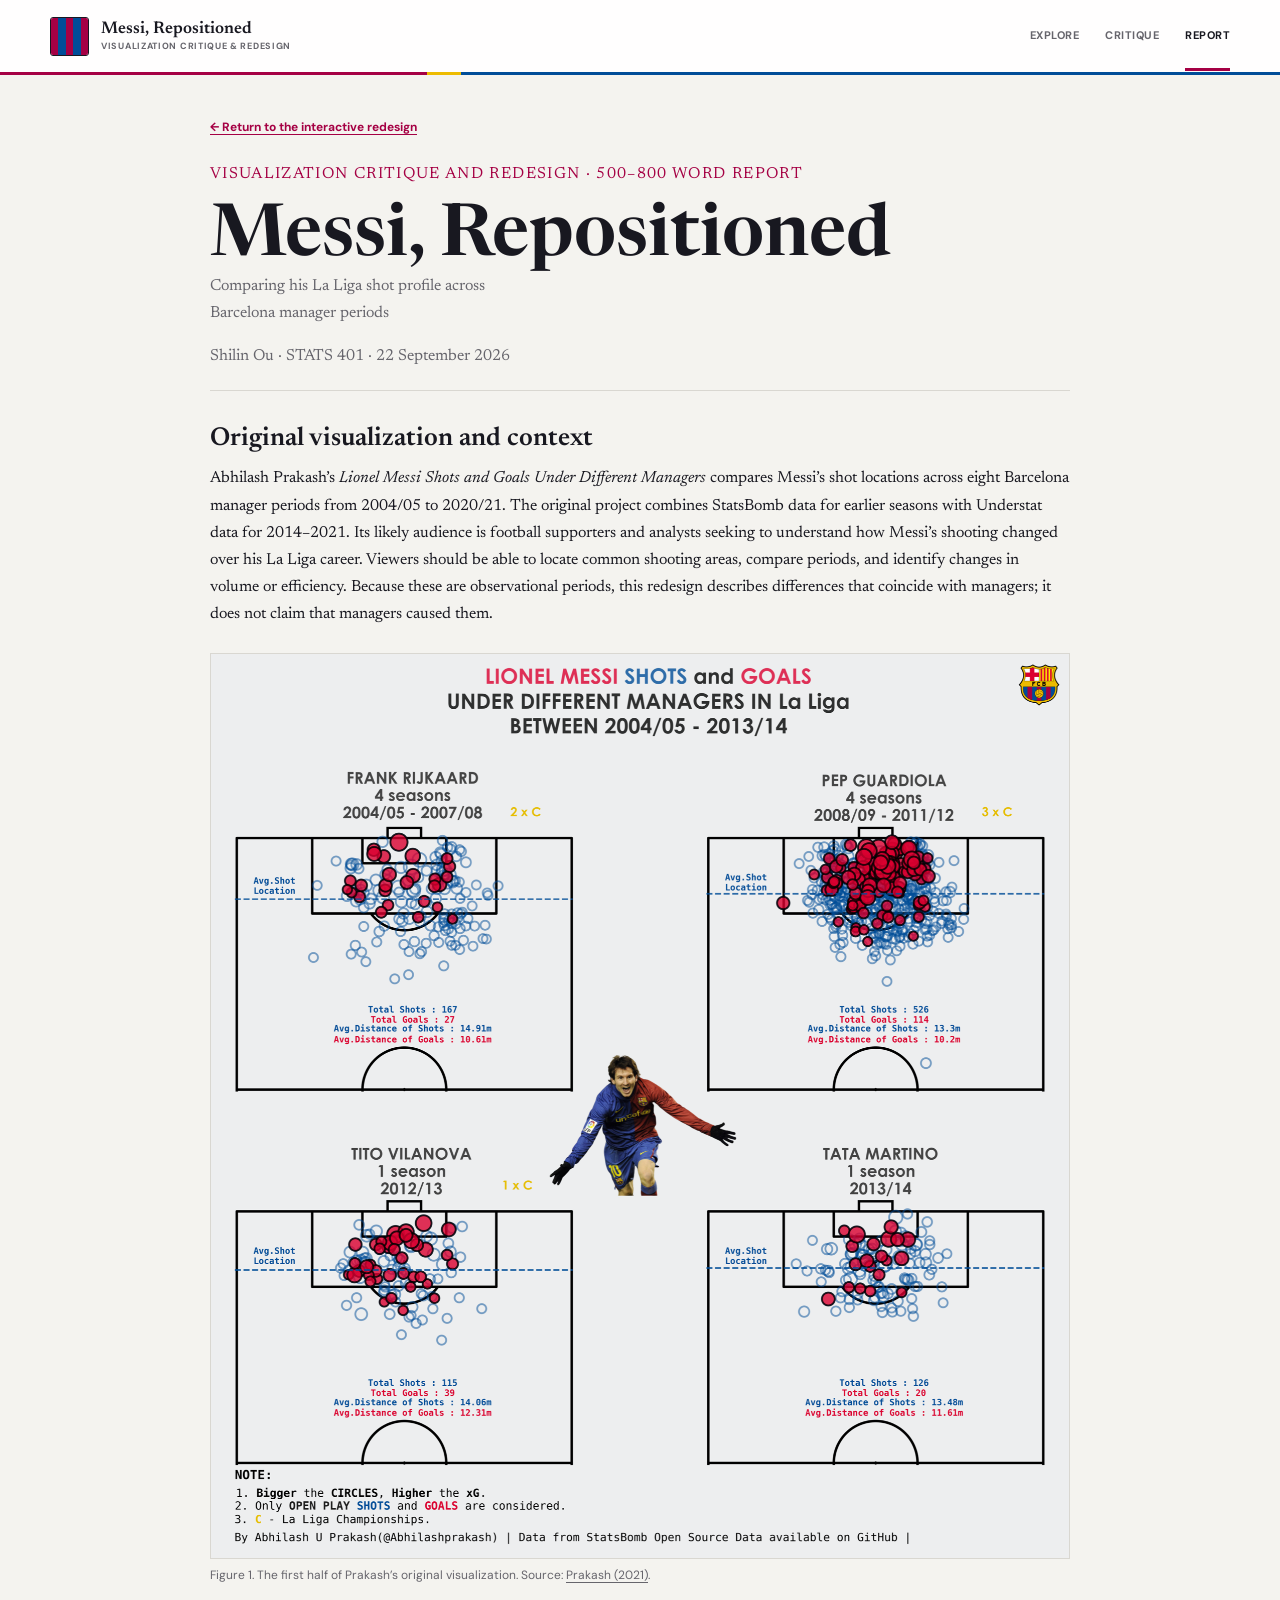
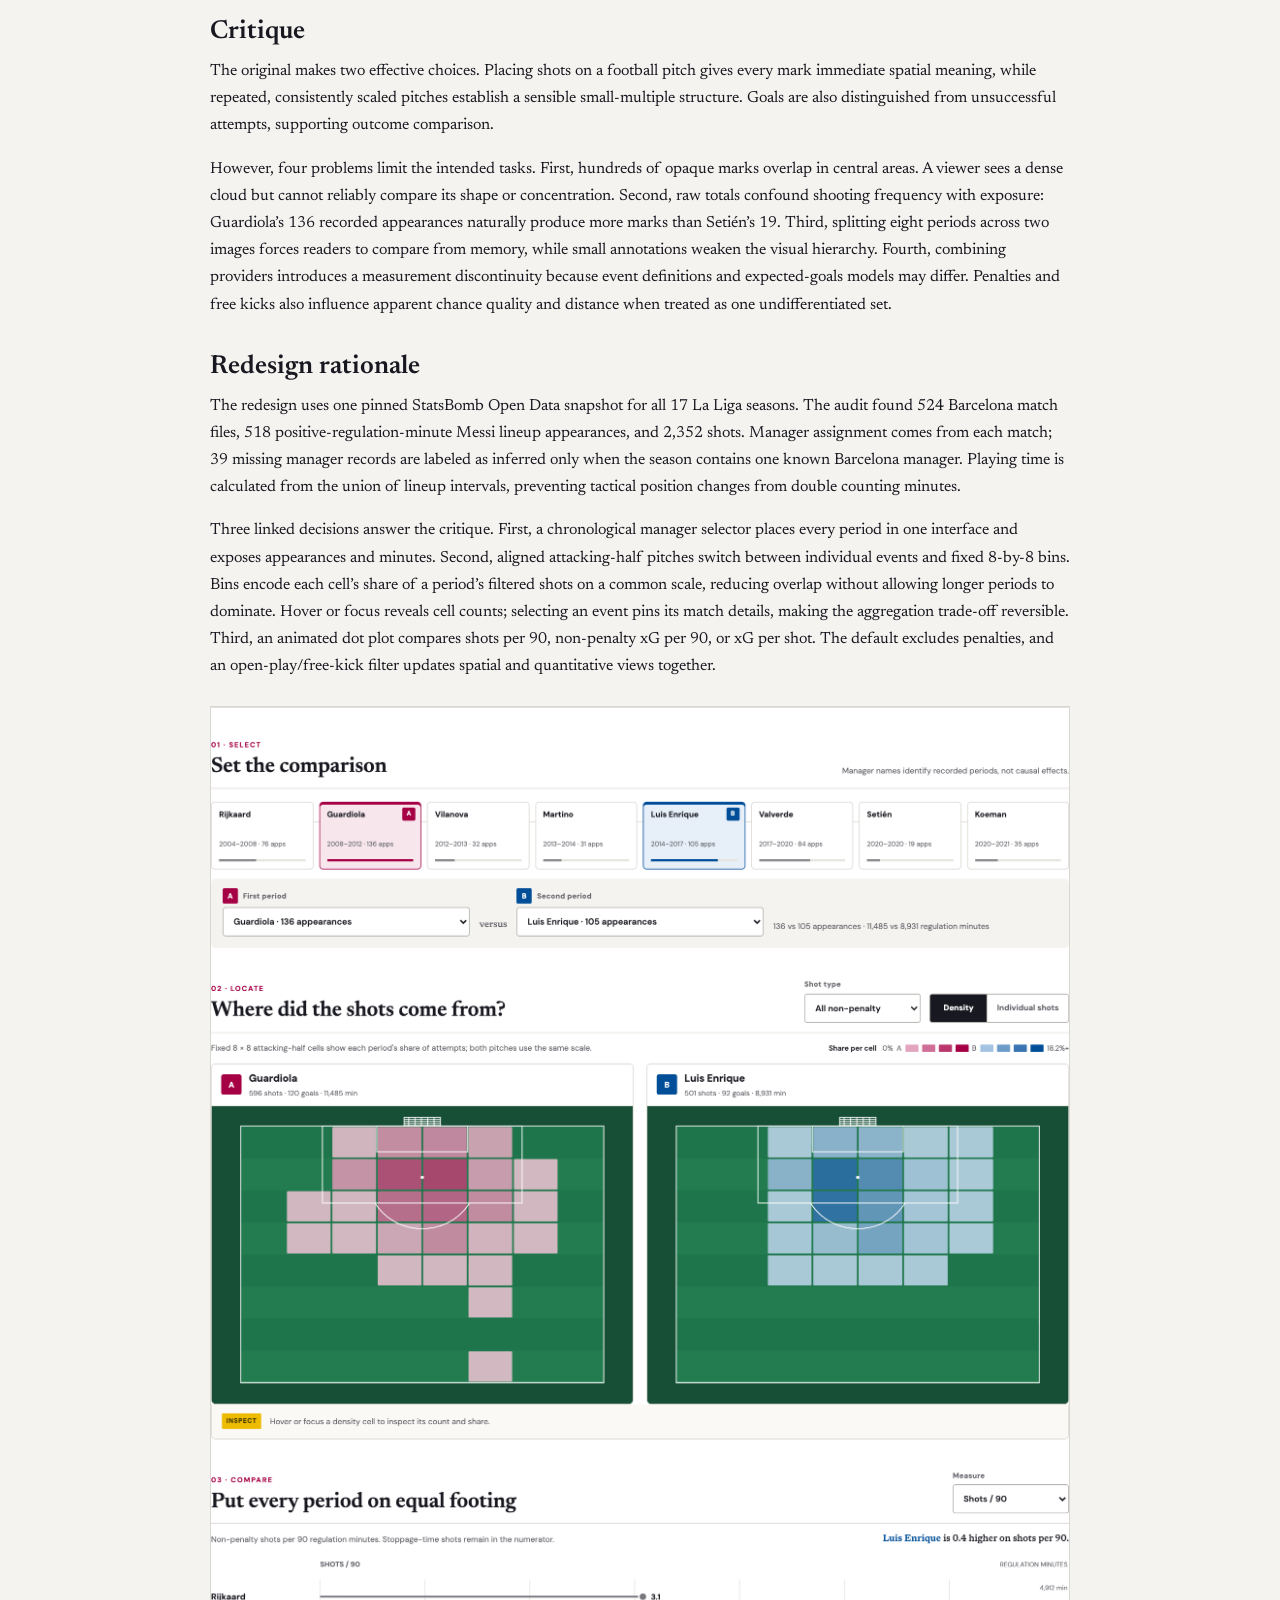
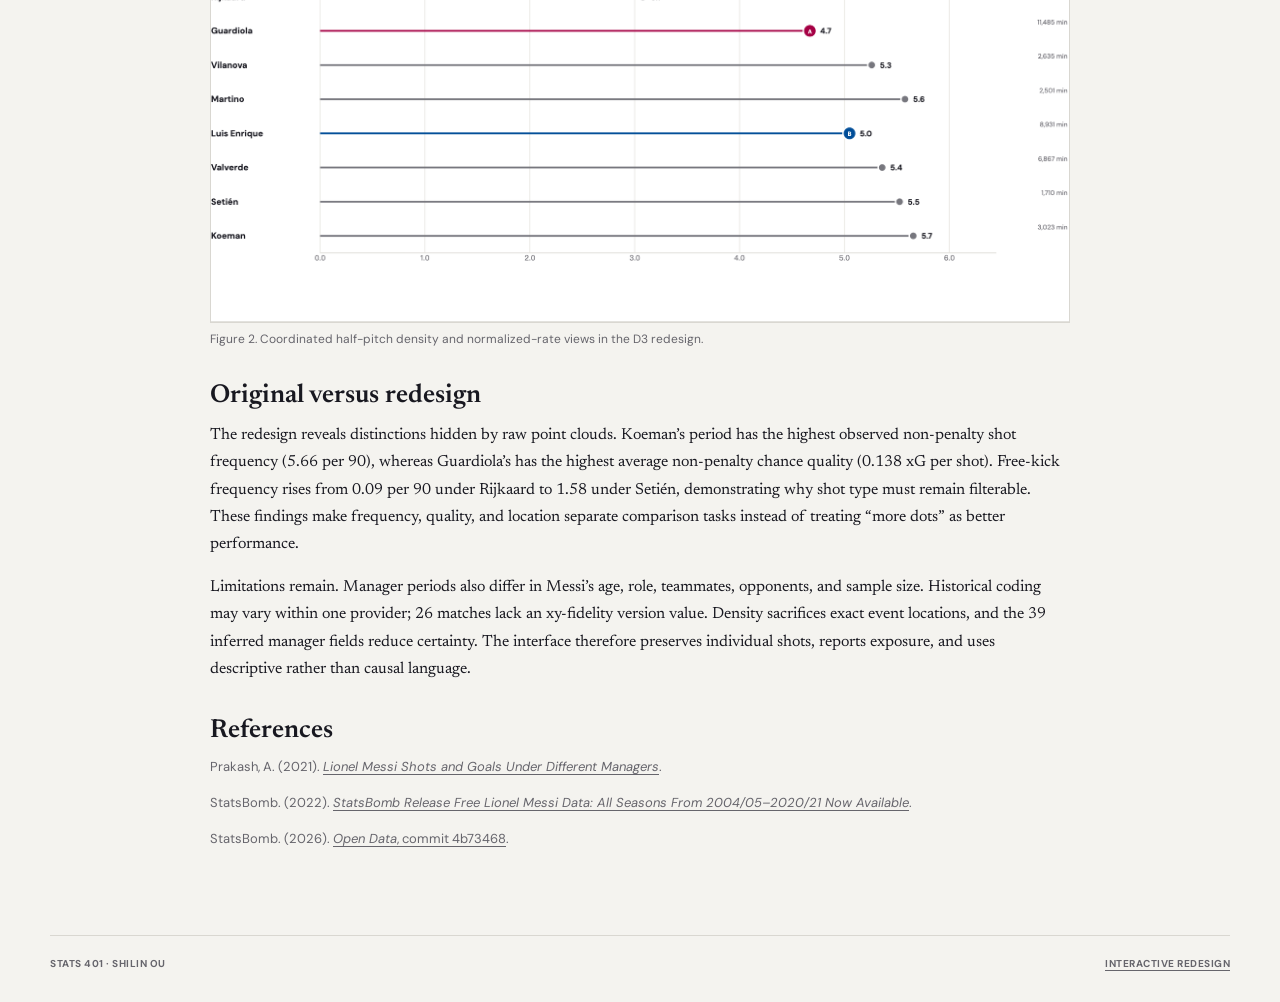
==== report.html @ 1ebb4aca "Build audited Messi shot-profile redesign" ====
<!doctype html>
<html lang="en">
<head>
  <meta charset="utf-8"><meta name="viewport" content="width=device-width, initial-scale=1">
  <meta name="description" content="A 500–800 word report documenting the critique and redesign of a Lionel Messi shot-map visualization.">
  <title>Project Report | Messi, Repositioned</title>
  <link rel="preconnect" href="https://fonts.googleapis.com"><link rel="preconnect" href="https://fonts.gstatic.com" crossorigin>
  <link href="https://fonts.googleapis.com/css2?family=DM+Sans:wght@400;500;600;700&amp;family=Newsreader:opsz,wght@6..72,500;6..72,600&amp;display=swap" rel="stylesheet">
  <link rel="stylesheet" href="style.css">
  <style>
    .report{width:min(860px,calc(100% - 48px));margin-inline:auto;padding:42px 0 70px}.report h1{max-width:780px}.report-meta{margin:12px 0 34px;color:var(--muted);font-size:13px;border-bottom:1px solid var(--line);padding-bottom:20px}.report h2{font:600 26px/1.15 "Newsreader",Georgia,serif;margin:34px 0 10px}.report p{font:16px/1.7 "Newsreader",Georgia,serif;margin-bottom:16px}.report figure{margin:25px 0}.report figure img{display:block;width:100%;height:auto;border:1px solid var(--line);background:#fff}.report figcaption{font-size:12px;color:var(--muted);margin-top:7px}.report .references p{font:13px/1.55 "DM Sans",Arial,sans-serif}.report .back{display:inline-block;margin-bottom:24px;font-size:12px;font-weight:700;color:var(--wine)}@media(max-width:650px){.report{width:calc(100% - 24px);padding-top:30px}.report p{font-size:15px}.report h2{font-size:23px}}
  </style>
</head>
<body>
  <header class="site-header"><div class="site-inner"><a class="site-brand" href="index.html" aria-label="Messi, Repositioned home"><span class="brand-stripes" aria-hidden="true"><i></i><i></i><i></i><i></i><i></i></span><span><b>Messi, Repositioned</b><small>Visualization critique &amp; redesign</small></span></a><nav aria-label="Project navigation"><a href="index.html#analysis">Explore</a><a href="index.html#original">Critique</a><a href="report.html" aria-current="page">Report</a></nav></div></header>
  <main><article class="report">
    <a class="back" href="index.html">← Return to the interactive redesign</a>
    <p class="eyebrow">Visualization Critique and Redesign · 500–800 word report</p>
    <h1>Messi, Repositioned</h1>
    <p class="subtitle">Comparing his La Liga shot profile across Barcelona manager periods</p>
    <p class="report-meta">Shilin Ou · STATS 401 · 22 September 2026</p>

    <h2>Original visualization and context</h2>
    <p>Abhilash Prakash’s <em>Lionel Messi Shots and Goals Under Different Managers</em> compares Messi’s shot locations across eight Barcelona manager periods from 2004/05 to 2020/21. The original project combines StatsBomb data for earlier seasons with Understat data for 2014–2021. Its likely audience is football supporters and analysts seeking to understand how Messi’s shooting changed over his La Liga career. Viewers should be able to locate common shooting areas, compare periods, and identify changes in volume or efficiency. Because these are observational periods, this redesign describes differences that coincide with managers; it does not claim that managers caused them.</p>
    <figure><img src="assets/original-early.png" alt="The original visualization's early-period pitch maps, with many overlapping shot points."><figcaption>Figure 1. The first half of Prakash’s original visualization. Source: <a href="https://github.com/Abhilashup/Lionel-Messi-Shots-And-Goals-Data-Visualization-Project">Prakash (2021)</a>.</figcaption></figure>

    <h2>Critique</h2>
    <p>The original makes two effective choices. Placing shots on a football pitch gives every mark immediate spatial meaning, while repeated, consistently scaled pitches establish a sensible small-multiple structure. Goals are also distinguished from unsuccessful attempts, supporting outcome comparison.</p>
    <p>However, four problems limit the intended tasks. First, hundreds of opaque marks overlap in central areas. A viewer sees a dense cloud but cannot reliably compare its shape or concentration. Second, raw totals confound shooting frequency with exposure: Guardiola’s 136 recorded appearances naturally produce more marks than Setién’s 19. Third, splitting eight periods across two images forces readers to compare from memory, while small annotations weaken the visual hierarchy. Fourth, combining providers introduces a measurement discontinuity because event definitions and expected-goals models may differ. Penalties and free kicks also influence apparent chance quality and distance when treated as one undifferentiated set.</p>

    <h2>Redesign rationale</h2>
    <p>The redesign uses one pinned StatsBomb Open Data snapshot for all 17 La Liga seasons. The audit found 524 Barcelona match files, 518 positive-regulation-minute Messi lineup appearances, and 2,352 shots. Manager assignment comes from each match; 39 missing manager records are labeled as inferred only when the season contains one known Barcelona manager. Playing time is calculated from the union of lineup intervals, preventing tactical position changes from double counting minutes.</p>
    <p>Three linked decisions answer the critique. First, a chronological manager selector places every period in one interface and exposes appearances and minutes. Second, aligned attacking-half pitches switch between individual events and fixed 8-by-8 bins. Bins encode each cell’s share of a period’s filtered shots on a common scale, reducing overlap without allowing longer periods to dominate. Hover or focus reveals cell counts; selecting an event pins its match details, making the aggregation trade-off reversible. Third, an animated dot plot compares shots per 90, non-penalty xG per 90, or xG per shot. The default excludes penalties, and an open-play/free-kick filter updates spatial and quantitative views together.</p>
    <figure><img src="assets/redesign.png" alt="The redesigned page showing two aligned attacking-half density pitches and a normalized manager comparison plot."><figcaption>Figure 2. Coordinated half-pitch density and normalized-rate views in the D3 redesign.</figcaption></figure>

    <h2>Original versus redesign</h2>
    <p>The redesign reveals distinctions hidden by raw point clouds. Koeman’s period has the highest observed non-penalty shot frequency (5.66 per 90), whereas Guardiola’s has the highest average non-penalty chance quality (0.138 xG per shot). Free-kick frequency rises from 0.09 per 90 under Rijkaard to 1.58 under Setién, demonstrating why shot type must remain filterable. These findings make frequency, quality, and location separate comparison tasks instead of treating “more dots” as better performance.</p>
    <p>Limitations remain. Manager periods also differ in Messi’s age, role, teammates, opponents, and sample size. Historical coding may vary within one provider; 26 matches lack an xy-fidelity version value. Density sacrifices exact event locations, and the 39 inferred manager fields reduce certainty. The interface therefore preserves individual shots, reports exposure, and uses descriptive rather than causal language.</p>

    <div class="references"><h2>References</h2><p>Prakash, A. (2021). <a href="https://github.com/Abhilashup/Lionel-Messi-Shots-And-Goals-Data-Visualization-Project"><em>Lionel Messi Shots and Goals Under Different Managers</em></a>.</p><p>StatsBomb. (2022). <a href="https://blogarchive.statsbomb.com/news/statsbomb-release-free-messi-data-all-seasons-from-2004-05-2020-21-now-available/"><em>StatsBomb Release Free Lionel Messi Data: All Seasons From 2004/05–2020/21 Now Available</em></a>.</p><p>StatsBomb. (2026). <a href="https://github.com/statsbomb/open-data/tree/4b73468fc5b0f1950f9f66fada70ad3a4f9327cb"><em>Open Data</em>, commit 4b73468</a>.</p></div>
  </article></main>
  <footer><span>STATS 401 · Shilin Ou</span><a href="index.html">Interactive redesign</a></footer>
</body>
</html>
---- style.css ----
:root{
  --ink:#181820;
  --muted:#66656c;
  --line:#d9d7d1;
  --paper:#f4f3ef;
  --white:#fff;
  --barca-blue:#004d98;
  --barca-blue-dark:#003b75;
  --barca-blue-soft:#e7f0f9;
  --barca-red:#a50044;
  --barca-red-dark:#7f0034;
  --barca-red-soft:#f7e7ed;
  --barca-gold:#edbb00;
  --pitch:#207a4e;
  --pitch-alt:#237f51;
  --wine:var(--barca-red);
  --blue:var(--barca-blue);
  --amber:#9b7200;
}
*{box-sizing:border-box}
html{scroll-behavior:smooth}
body{margin:0;color:var(--ink);background:var(--paper);font:15px/1.55 "DM Sans",Arial,sans-serif}
button,select{font:inherit}
a{color:inherit;text-underline-offset:3px;text-decoration-thickness:1px}
button{cursor:pointer}
button:focus-visible,select:focus-visible,a:focus-visible,.density-cell:focus-visible,.shot:focus-visible{outline:3px solid var(--barca-gold);outline-offset:3px}
.skip{position:absolute;z-index:100;top:-80px;left:12px;background:var(--ink);color:#fff;padding:10px 14px}.skip:focus{top:8px}

.site-header{position:relative;z-index:10;border-bottom:1px solid #dedbd4;background:rgba(255,255,255,.96)}
.site-header:after{content:"";position:absolute;inset:auto 0 -3px;height:3px;background:linear-gradient(90deg,var(--barca-red) 0 33.33%,var(--barca-gold) 33.33% 36%,var(--barca-blue) 36% 100%)}
.site-inner,main>section:not(.workspace-band),.workspace,footer{width:min(1180px,calc(100% - 48px));margin-inline:auto}
.site-inner{min-height:72px;display:flex;align-items:center;justify-content:space-between;gap:28px}
.site-brand{display:flex;align-items:center;gap:12px;text-decoration:none;line-height:1.05}
.site-brand>b{display:block}
.site-brand span:last-child{display:grid;gap:4px}
.site-brand b{font:600 17px/1 "Newsreader",Georgia,serif}
.site-brand small{font-size:9px;font-weight:700;letter-spacing:.7px;text-transform:uppercase;color:var(--muted)}
.brand-stripes{width:39px;height:39px;display:grid!important;grid-template-columns:repeat(5,1fr);gap:0!important;overflow:hidden;border-radius:3px;border:1px solid #171721}
.brand-stripes i:nth-child(odd){background:var(--barca-red)}.brand-stripes i:nth-child(even){background:var(--barca-blue)}
.site-inner nav{display:flex;align-items:center;gap:26px;font-size:11px;font-weight:700;text-transform:uppercase;letter-spacing:.5px}
.site-inner nav a{text-decoration:none;color:var(--muted);padding:26px 0 23px;border-bottom:3px solid transparent}
.site-inner nav a:hover,.site-inner nav a[aria-current]{color:var(--ink);border-bottom-color:var(--barca-red)}

h1,h2,h3,p,dl,dd{margin-top:0}
.intro{padding:48px 0 34px}
.intro-copy{display:grid;grid-template-columns:minmax(0,760px) 1fr;column-gap:40px;align-items:end}
.eyebrow,.step{font-size:10px;font-weight:700;line-height:1.2;letter-spacing:1.35px;text-transform:uppercase;color:var(--barca-red)}
.eyebrow{grid-column:1/-1;margin:0 0 12px}
h1{font:600 clamp(42px,6vw,72px)/.96 "Newsreader",Georgia,serif;letter-spacing:0;margin:0}
h1 em{color:var(--barca-red);font-style:normal}
.subtitle{grid-column:2;margin:0 0 7px;color:var(--muted);font-size:16px;line-height:1.4;max-width:330px}
.lede{grid-column:1/-1;margin:24px 0 0;padding-left:16px;border-left:3px solid var(--barca-gold);max-width:880px;font:500 16px/1.55 "Newsreader",Georgia,serif}
.scope-strip{display:grid;grid-template-columns:repeat(4,1fr);margin:34px 0 0;border-top:1px solid var(--line);border-bottom:1px solid var(--line)}
.scope-strip div{padding:14px 18px 15px;border-right:1px solid var(--line)}.scope-strip div:first-child{padding-left:0}.scope-strip div:last-child{border-right:0}
.scope-strip dt{font-size:9px;font-weight:700;letter-spacing:.9px;text-transform:uppercase;color:var(--muted)}
.scope-strip dd{margin:4px 0 0;font:600 22px/1 "Newsreader",Georgia,serif;color:var(--ink)}
.scope-strip .source-value{font:700 13px/1.2 "DM Sans",Arial,sans-serif;color:var(--barca-blue)}

.workspace-band{width:100%;background:#fff;border-top:1px solid var(--line);border-bottom:1px solid var(--line)}
.workspace{padding:38px 0 56px}
.section-top{display:flex;align-items:end;justify-content:space-between;gap:24px;padding-bottom:13px;border-bottom:1px solid var(--line)}
.section-top h2{margin:5px 0 0;font:600 29px/1.08 "Newsreader",Georgia,serif;letter-spacing:0}
.section-top>p{max-width:350px;margin:0 0 2px;text-align:right;font-size:11px;color:var(--muted)}
.manager-rail{position:relative;display:grid;grid-template-columns:repeat(8,minmax(104px,1fr));gap:8px;padding:18px 0 13px;overflow-x:auto}
.manager-rail:before{content:"";position:absolute;z-index:0;top:45px;left:2%;right:2%;height:1px;background:var(--line)}
.period{position:relative;z-index:1;min-width:104px;min-height:93px;padding:10px;border:1px solid var(--line);border-radius:5px;background:var(--white);color:var(--ink);text-align:left;display:flex;flex-direction:column;justify-content:space-between;transition:transform .18s ease,border-color .18s ease,box-shadow .18s ease,background .18s ease}
.period:hover{transform:translateY(-2px);border-color:#aaa8a2;box-shadow:0 5px 15px #17172112}
.period[data-selected="a"]{border-color:var(--barca-red);background:var(--barca-red-soft);box-shadow:inset 0 3px 0 var(--barca-red)}
.period[data-selected="b"]{border-color:var(--barca-blue);background:var(--barca-blue-soft);box-shadow:inset 0 3px 0 var(--barca-blue)}
.period[data-selected="both"]{border-color:var(--barca-gold);background:#fff8d9;box-shadow:inset 0 3px 0 var(--barca-gold)}
.period-slot{position:absolute;right:7px;top:7px;min-width:18px;height:18px;padding:0 4px;display:grid;place-items:center;border-radius:2px;background:var(--ink);color:#fff;font-size:9px;font-weight:700}
.period[data-selected="a"] .period-slot{background:var(--barca-red)}.period[data-selected="b"] .period-slot{background:var(--barca-blue)}.period[data-selected="both"] .period-slot{background:#7d6100}
.period-name{padding-right:20px;font-size:11px;font-weight:700;line-height:1.18;min-height:28px}
.period-date{font-size:9px;color:var(--muted);white-space:nowrap}
.period-bar{display:block;height:3px;background:#e7e5e0;width:100%}.period-bar span{display:block;height:100%;background:#8c8b90}
.period[data-selected="a"] .period-bar span{background:var(--barca-red)}.period[data-selected="b"] .period-bar span{background:var(--barca-blue)}
.comparison-dock{display:grid;grid-template-columns:minmax(220px,1fr) auto minmax(220px,1fr) minmax(240px,1.15fr);align-items:end;gap:13px;padding:13px 16px 16px;background:#f4f3ef;border-radius:6px}
label{font-size:10px;font-weight:700;letter-spacing:.3px;color:var(--muted)}
.period-control>span{display:flex;align-items:center;gap:7px;margin-bottom:5px}.period-control b{width:21px;height:21px;display:grid;place-items:center;color:#fff;border-radius:2px}
.period-a b{background:var(--barca-red)}.period-b b{background:var(--barca-blue)}
select{display:block;width:100%;min-height:40px;margin:0;padding:8px 34px 8px 10px;color:var(--ink);background:#fff;border:1px solid #aaa8a2;border-radius:4px;font-size:12px;font-weight:600}
.versus{padding-bottom:10px;color:var(--muted);font:500 13px "Newsreader",Georgia,serif}
.selection-note{margin:0 0 5px;font-size:11px;line-height:1.45;color:var(--muted)}

.pitch-top,.metrics-top{margin-top:42px}
.tools{display:flex;align-items:end;gap:12px;flex-wrap:wrap}.filter-label{min-width:160px}.filter-label select{margin-top:5px}
.segmented{height:40px;display:flex;overflow:hidden;border:1px solid #aaa8a2;border-radius:4px;background:#fff}
.segmented button{min-width:78px;padding:0 13px;border:0;background:#fff;color:var(--muted);font-size:11px;font-weight:700}.segmented button+button{border-left:1px solid var(--line)}
.segmented button[aria-pressed="true"]{background:var(--ink);color:#fff}
.map-key-row,.metric-intro{min-height:42px;display:flex;align-items:center;justify-content:space-between;gap:20px}
.chart-note{margin:9px 0;font-size:11px;color:var(--muted)}
.density-legend{display:flex;align-items:center;gap:5px;white-space:nowrap;font-size:10px;color:var(--muted)}
.density-legend b{margin-right:3px;color:var(--ink);font-weight:600}.density-legend .swatch{width:18px;height:10px;border-radius:1px}
.pitch-grid{display:grid;grid-template-columns:1fr 1fr;gap:18px}
.pitch-panel{margin:0;min-width:0;overflow:hidden;border:1px solid var(--line);border-radius:6px;background:#f7f7f5}
.pitch-panel figcaption{min-height:57px;margin:0;padding:9px 13px;display:flex;align-items:center;gap:10px;background:#fff;border-bottom:1px solid var(--line)}
.pitch-panel figcaption strong{display:block;font-size:14px}.pitch-panel figcaption small{display:block;margin-top:2px;color:var(--muted);font-size:10px}
.pitch-letter{width:28px;height:28px;flex:none;display:grid;place-items:center;border-radius:3px;color:#fff;font-size:11px;font-weight:700}.pitch-letter.a{background:var(--barca-red)}.pitch-letter.b{background:var(--barca-blue)}
.pitch-host{background:#174e36}.pitch-host svg{display:block;width:100%;height:auto}
.pitch-line{fill:none;stroke:rgba(255,255,255,.88);stroke-width:1.55;vector-effect:non-scaling-stroke;pointer-events:none}
.pitch-line.soft{stroke:rgba(255,255,255,.28);stroke-width:.8}
.density-cell{cursor:pointer;transition:opacity .15s ease}.density-cell:hover,.density-cell:focus{opacity:1!important;stroke:#fff;stroke-width:2.2}
.shot{cursor:pointer;transition:opacity .12s ease}.shot:hover,.shot:focus{opacity:1!important;stroke-width:2.8}
.event-detail{min-height:48px;display:flex;align-items:center;gap:12px;padding:11px 14px;border:1px solid var(--line);border-top:0;border-radius:0 0 6px 6px;background:#faf9f6;color:var(--muted);font-size:11px}
.detail-kicker{flex:none;padding:4px 6px;border-radius:2px;background:var(--barca-gold);color:#392f00;font-size:9px;font-weight:700;letter-spacing:.7px}

.metric-insight{margin:8px 0;color:var(--ink);font:500 13px/1.4 "Newsreader",Georgia,serif;text-align:right}
.metric-insight strong.a{color:var(--barca-red)}.metric-insight strong.b{color:var(--barca-blue)}
.metric-chart{position:relative;min-height:430px}.metric-chart svg{display:block;width:100%;height:auto;overflow:visible}
.metric-axis path{stroke:var(--line)}.metric-axis line{stroke:#e5e3de}.metric-axis text{fill:var(--muted);font-size:10px}
.metric-row-label{fill:var(--ink);font-size:12px;font-weight:700}.metric-value{fill:var(--ink);font-size:11px;font-weight:700}.metric-exposure{fill:var(--muted);font-size:9px}
.metric-guide{stroke:#e5e3de;stroke-width:1}.metric-stem{stroke-width:2.5}.metric-dot{stroke:#fff;stroke-width:2}

.context{padding:48px 0 54px}
.text-link{font-size:11px;font-weight:700;color:var(--barca-red)}
.context-lede{max-width:900px;margin:18px 0 22px;color:var(--muted);font-size:14px;line-height:1.65}
.original-grid{display:grid;grid-template-columns:1fr 1fr;gap:18px}.original-grid figure{margin:0;padding:8px;background:#fff;border:1px solid var(--line);border-radius:4px}.original-grid img{display:block;width:100%;height:auto}.original-grid figcaption{padding:7px 3px 2px;font-size:10px;color:var(--muted)}
.critique-grid{display:grid;grid-template-columns:repeat(4,1fr);gap:22px;margin-top:32px}
.critique-grid>div{padding-top:11px;border-top:3px solid var(--ink)}.critique-grid>div:nth-child(1){border-color:var(--barca-red)}.critique-grid>div:nth-child(2){border-color:var(--barca-blue)}.critique-grid>div:nth-child(3){border-color:var(--barca-gold)}
.critique-index{font-size:9px;font-weight:700;color:var(--barca-red)}
.critique-grid h3,.methods-grid h3,.references h3{margin:6px 0;font-size:14px}.critique-grid p,.methods-grid p,.references p{margin:0;color:var(--muted);font-size:12px;line-height:1.58}
.methods{padding:46px 0 54px;border-top:1px solid var(--line)}
.methods-grid{display:grid;grid-template-columns:repeat(3,1fr);gap:28px;padding:20px 0 22px}.methods-grid>div>span{font-size:9px;font-weight:700;color:var(--barca-red)}.methods-grid h3{margin-top:4px}
.provenance{padding:11px 0;margin:0 0 20px;border-top:1px solid var(--line);border-bottom:1px solid var(--line);font-size:11px;color:var(--muted)}
.references{max-width:940px}.references p+p{margin-top:10px}.references .credit{display:flex;align-items:center;gap:10px;color:var(--ink);font-weight:600}.credit img{width:30px;height:30px;flex:none;border-radius:3px}
footer{display:flex;justify-content:space-between;gap:20px;padding:20px 0 30px;border-top:1px solid var(--line);color:var(--muted);font-size:10px;font-weight:700;letter-spacing:.5px;text-transform:uppercase}
.tooltip{position:fixed;z-index:50;pointer-events:none;max-width:260px;padding:10px 12px;border:1px solid #c9c6bf;border-radius:4px;background:#fff;color:var(--ink);box-shadow:0 10px 30px #1717212b;font-size:11px}.tooltip strong{display:block;margin-bottom:2px;font-size:12px}.tooltip .tooltip-meta{color:var(--muted)}
.sr-only{position:absolute;width:1px;height:1px;padding:0;margin:-1px;overflow:hidden;clip:rect(0,0,0,0);white-space:nowrap;border:0}

@media(max-width:900px){
  .site-inner,main>section:not(.workspace-band),.workspace,footer{width:min(100% - 32px,1180px)}
  .manager-rail{grid-template-columns:repeat(8,124px)}
  .comparison-dock{grid-template-columns:1fr auto 1fr}.selection-note{grid-column:1/-1;margin:0}
  .critique-grid{grid-template-columns:repeat(2,1fr)}
}
@media(max-width:700px){
  .site-inner{min-height:64px}.site-brand small{display:none}.brand-stripes{width:33px;height:33px}.site-inner nav{gap:14px}.site-inner nav a{padding:22px 0 19px;font-size:9px}
  .intro{padding-top:34px}.intro-copy{display:block}.eyebrow{font-size:9px}.subtitle{margin-top:10px;max-width:100%;font-size:14px}.lede{margin-top:19px;font-size:15px}
  .scope-strip{grid-template-columns:1fr 1fr}.scope-strip div{border-bottom:1px solid var(--line)}.scope-strip div:nth-child(2){border-right:0}.scope-strip div:nth-child(3),.scope-strip div:nth-child(4){border-bottom:0}.scope-strip div:nth-child(3){padding-left:0}
  .workspace{padding-top:30px}.section-top{align-items:start}.section-top>p{display:none}.section-top h2{font-size:25px}
  .comparison-dock{grid-template-columns:1fr 18px 1fr;padding:12px}.period-control{min-width:0}.versus{font-size:0}.versus:after{content:"vs";font-size:11px}.selection-note{grid-column:1/-1}
  .pitch-top,.metrics-top{display:block;margin-top:34px}.tools{margin-top:13px;justify-content:space-between}.filter-label{min-width:145px}.segmented button{min-width:64px;padding-inline:10px}
  .map-key-row,.metric-intro{display:block}.density-legend{padding-bottom:8px;white-space:normal;flex-wrap:wrap}
  .pitch-grid{grid-template-columns:1fr;gap:14px}.pitch-panel{width:100%;max-width:620px;margin-inline:auto}.event-detail{border-top:1px solid var(--line);border-radius:5px;margin-top:12px}
  .metric-insight{text-align:left}.metric-chart{min-height:410px}
  .original-grid,.methods-grid{grid-template-columns:1fr}.critique-grid{gap:16px}.context,.methods{padding-block:36px}.text-link{max-width:130px;text-align:right}
}
@media(max-width:430px){
  .site-inner,main>section:not(.workspace-band),.workspace,footer{width:calc(100% - 24px)}
  .site-brand b{font-size:15px}.site-inner nav a:nth-child(2){display:none}
  h1{font-size:42px}.scope-strip dd{font-size:19px}.scope-strip div{padding:12px}
  .comparison-dock{grid-template-columns:1fr}.versus{display:none}.selection-note{grid-column:auto}.period-control select{font-size:11px}
  .tools{display:grid;grid-template-columns:1fr}.filter-label{width:100%}.segmented{width:100%}.segmented button{flex:1}
  .critique-grid{grid-template-columns:1fr}.section-top h2{font-size:23px}.text-link{display:none}
  footer{display:block}footer span{display:block;margin-bottom:5px}
}
@media(prefers-reduced-motion:reduce){html{scroll-behavior:auto}.period,.density-cell,.shot{transition:none}}
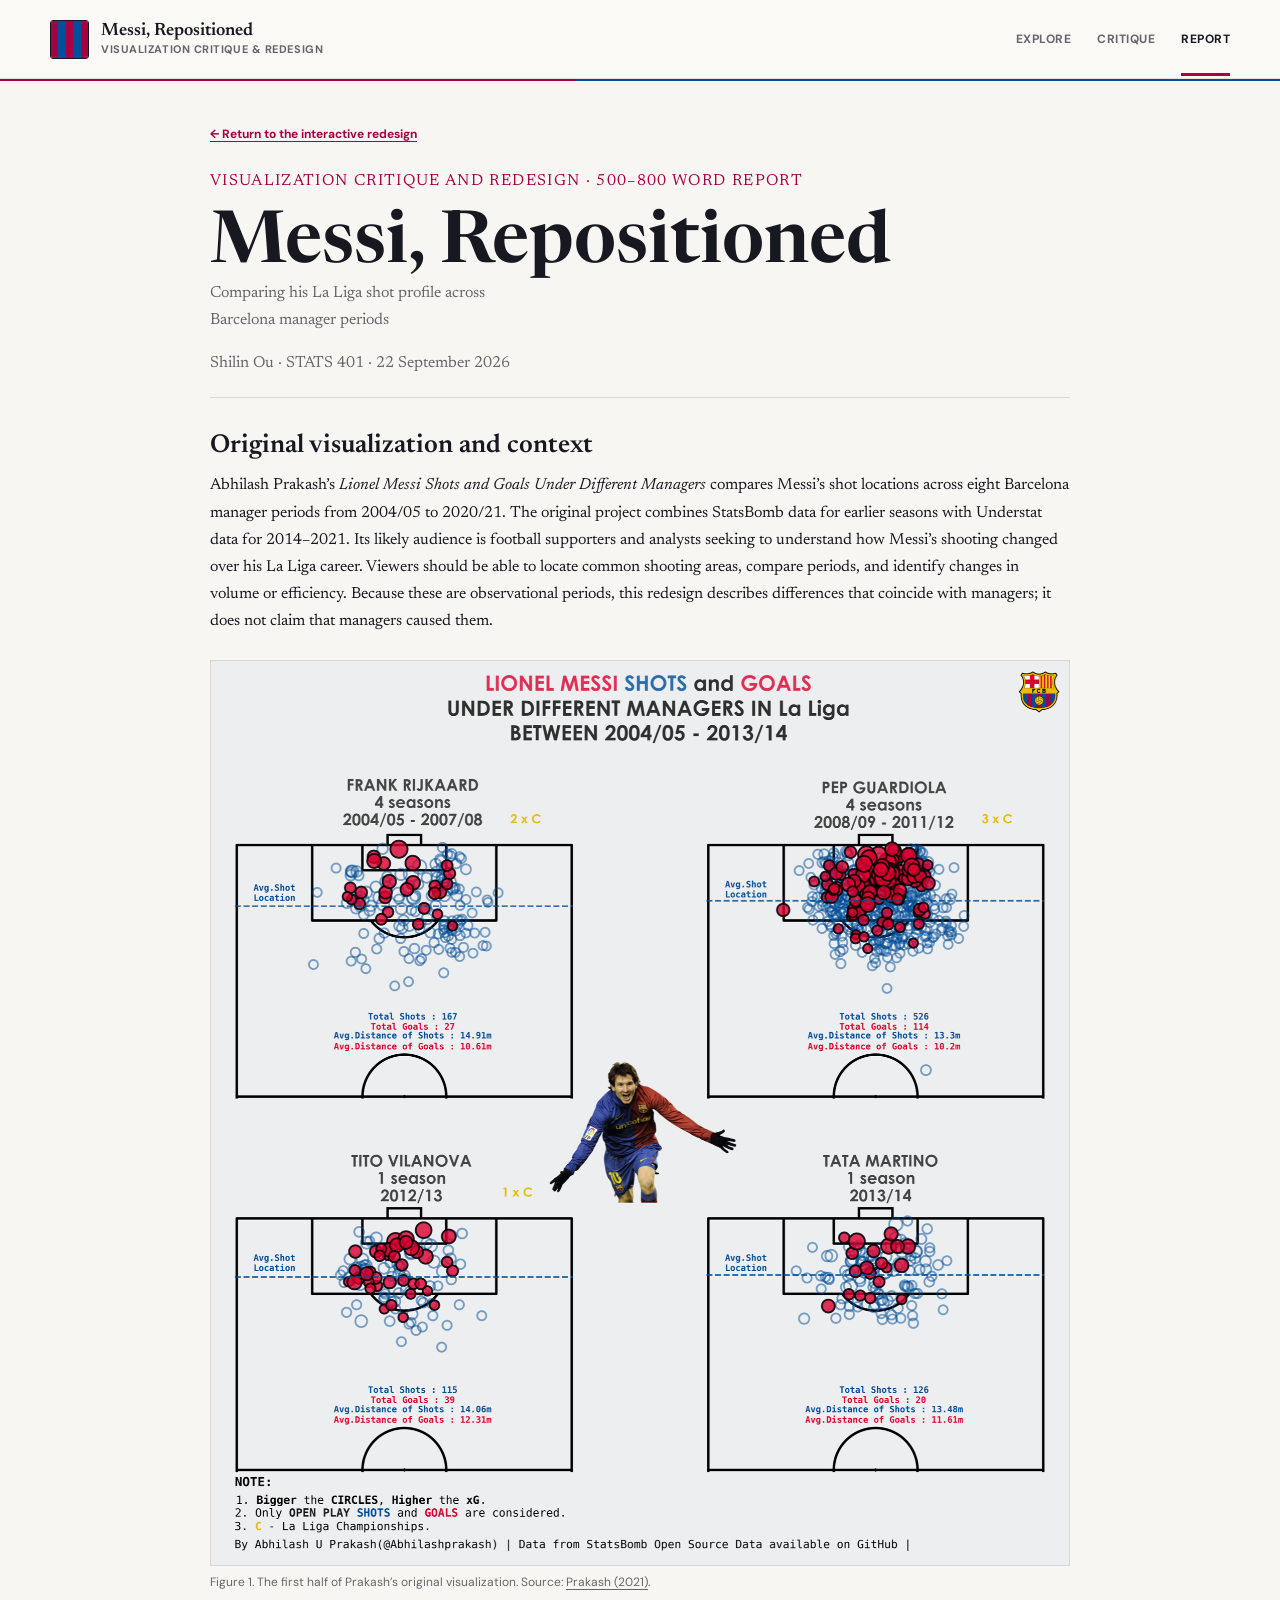
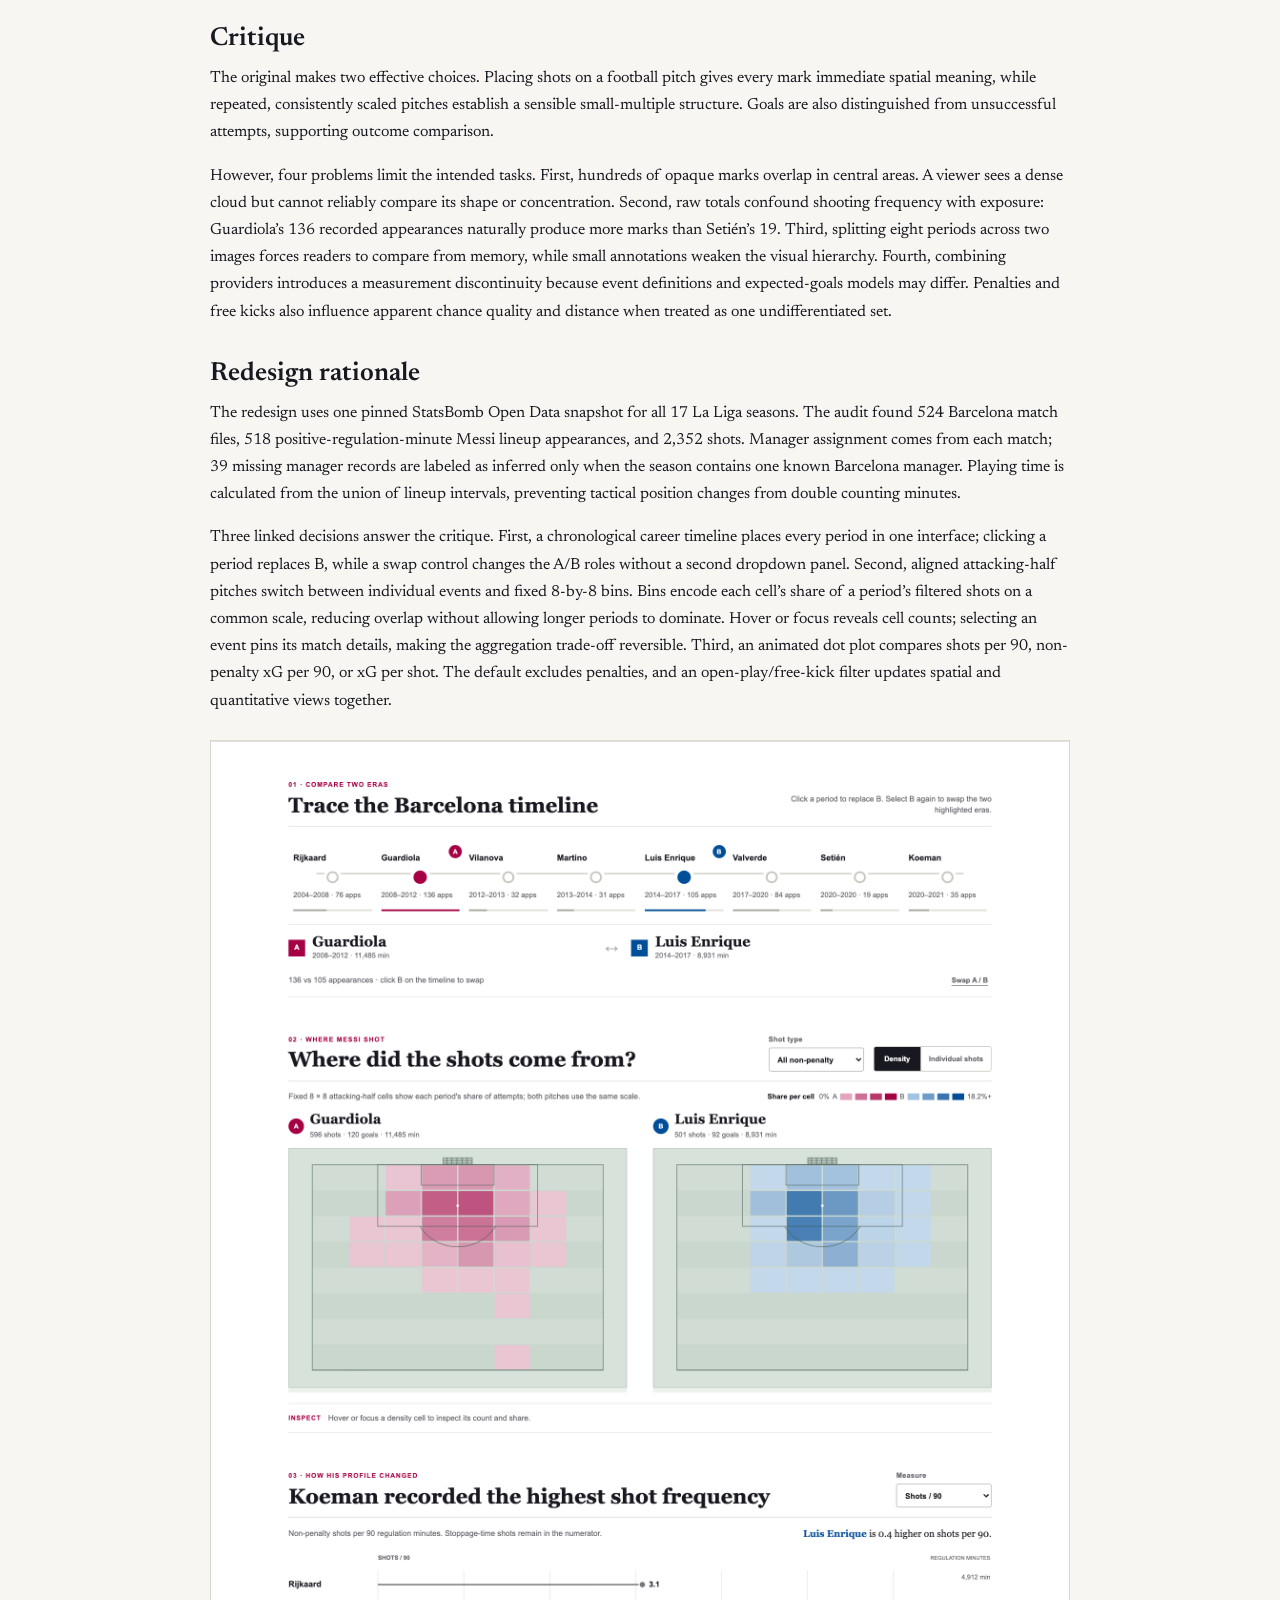
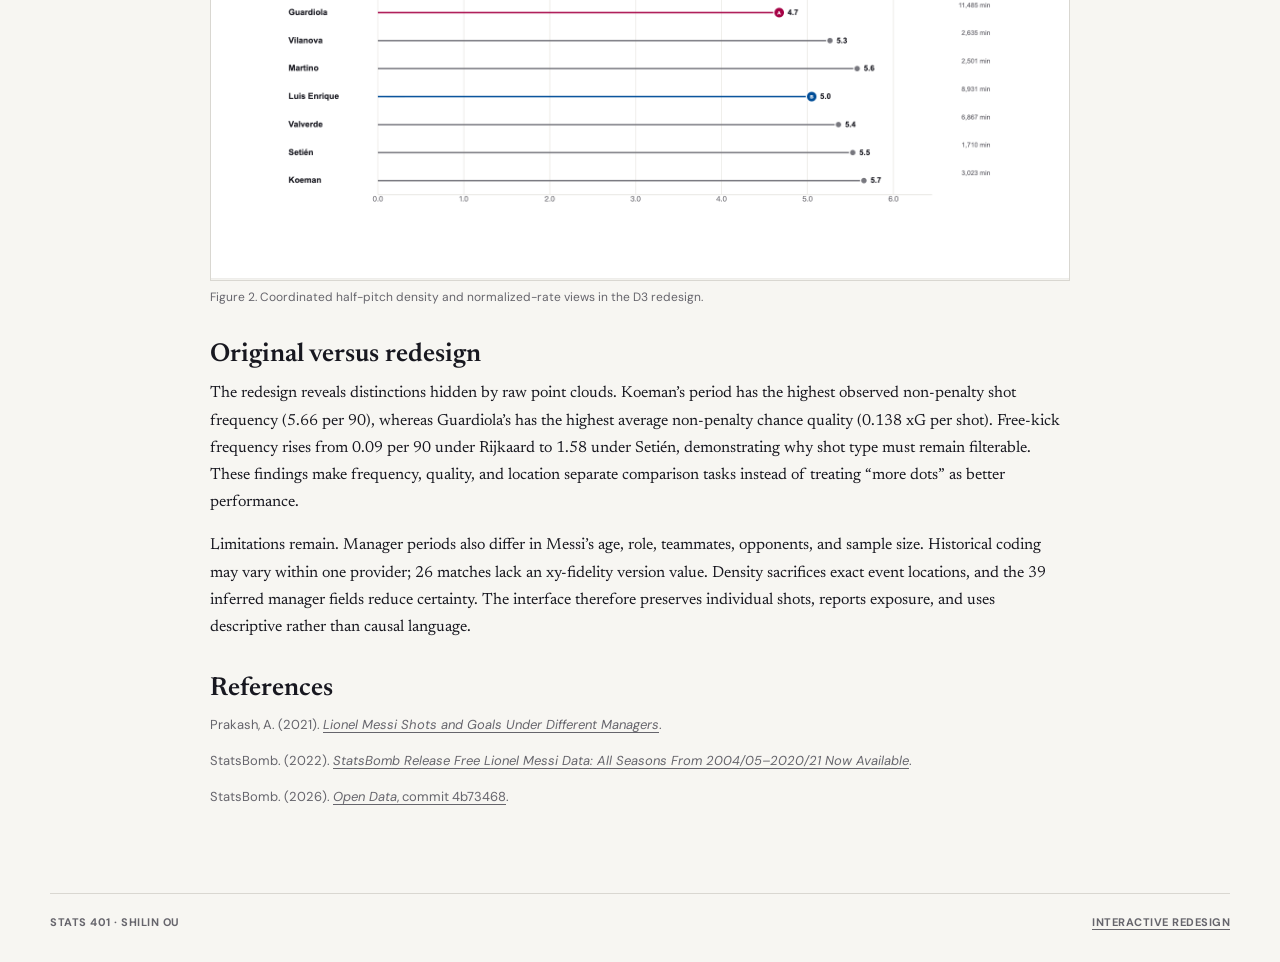
==== commit 360e79a8: "Reframe Messi redesign as a football editorial story" ====
--- a/report.html
+++ b/report.html
@@ -30,7 +30,7 @@
 
     <h2>Redesign rationale</h2>
     <p>The redesign uses one pinned StatsBomb Open Data snapshot for all 17 La Liga seasons. The audit found 524 Barcelona match files, 518 positive-regulation-minute Messi lineup appearances, and 2,352 shots. Manager assignment comes from each match; 39 missing manager records are labeled as inferred only when the season contains one known Barcelona manager. Playing time is calculated from the union of lineup intervals, preventing tactical position changes from double counting minutes.</p>
-    <p>Three linked decisions answer the critique. First, a chronological manager selector places every period in one interface and exposes appearances and minutes. Second, aligned attacking-half pitches switch between individual events and fixed 8-by-8 bins. Bins encode each cell’s share of a period’s filtered shots on a common scale, reducing overlap without allowing longer periods to dominate. Hover or focus reveals cell counts; selecting an event pins its match details, making the aggregation trade-off reversible. Third, an animated dot plot compares shots per 90, non-penalty xG per 90, or xG per shot. The default excludes penalties, and an open-play/free-kick filter updates spatial and quantitative views together.</p>
+    <p>Three linked decisions answer the critique. First, a chronological career timeline places every period in one interface; clicking a period replaces B, while a swap control changes the A/B roles without a second dropdown panel. Second, aligned attacking-half pitches switch between individual events and fixed 8-by-8 bins. Bins encode each cell’s share of a period’s filtered shots on a common scale, reducing overlap without allowing longer periods to dominate. Hover or focus reveals cell counts; selecting an event pins its match details, making the aggregation trade-off reversible. Third, an animated dot plot compares shots per 90, non-penalty xG per 90, or xG per shot. The default excludes penalties, and an open-play/free-kick filter updates spatial and quantitative views together.</p>
     <figure><img src="assets/redesign.png" alt="The redesigned page showing two aligned attacking-half density pitches and a normalized manager comparison plot."><figcaption>Figure 2. Coordinated half-pitch density and normalized-rate views in the D3 redesign.</figcaption></figure>
 
     <h2>Original versus redesign</h2>
--- a/style.css
+++ b/style.css
@@ -155,3 +155,39 @@
   footer{display:block}footer span{display:block;margin-bottom:5px}
 }
 @media(prefers-reduced-motion:reduce){html{scroll-behavior:auto}.period,.density-cell,.shot{transition:none}}
+
+/* Editorial sports-data pass: the data stays the same, the visual hierarchy gets quieter. */
+body{font-size:16px;background:#f7f6f2}
+.site-header{background:#faf9f5;border-bottom-color:#e4e1da}
+.site-header:after{height:2px;background:linear-gradient(90deg,var(--barca-red) 0 45%,var(--barca-blue) 45% 100%)}
+.site-inner{min-height:78px}
+.site-brand b{font-size:18px}.site-brand small{font-size:11px;letter-spacing:.55px}
+.site-inner nav{font-size:12px}.site-inner nav a{padding-block:28px 25px}
+.intro{position:relative;display:grid;grid-template-columns:minmax(0,1fr) minmax(360px,480px);gap:64px;align-items:center;padding:68px 0 62px;overflow:hidden}
+.hero-copy{position:relative;z-index:1}.intro .eyebrow{font-size:11px;letter-spacing:1.5px;margin-bottom:18px}
+.intro h1{font-size:clamp(58px,7vw,96px);line-height:.88;letter-spacing:-1.8px}
+.intro .subtitle{max-width:420px;margin:22px 0 0;font-size:20px;line-height:1.3;color:#4f4f57}
+.intro .lede{max-width:680px;margin-top:26px;padding-left:18px;font-size:17px;line-height:1.55;border-left:3px solid var(--barca-red)}
+.hero-stats{display:flex;gap:34px;margin-top:34px}.hero-stats span{display:grid;gap:3px}.hero-stats b{font:600 27px/1 "Newsreader",Georgia,serif;color:var(--ink)}.hero-stats small{font-size:12px;color:var(--muted);text-transform:uppercase;letter-spacing:.7px}
+.hero-visual{position:relative;margin:0;min-height:300px}.hero-visual:before{content:"";position:absolute;inset:16px -20px -16px 20px;background:var(--barca-red);opacity:.1;transform:rotate(-2deg)}.hero-visual>div{position:relative;z-index:1}.hero-visual svg{display:block;width:100%;height:auto;border:1px solid #27344a;box-shadow:12px 14px 0 rgba(0,77,152,.14)}.hero-visual figcaption{position:relative;z-index:1;margin-top:11px;font-size:12px;color:var(--muted)}
+.workspace-band{background:#fff}.workspace{padding:58px 0 72px}.section-top{padding-bottom:16px}.section-top h2{font-size:35px}.section-top>p{font-size:13px;line-height:1.4}.step{font-size:11px;letter-spacing:1.35px}
+.manager-rail{grid-template-columns:repeat(8,minmax(104px,1fr));gap:0;padding:34px 0 22px;overflow:visible}.manager-rail:before{top:78px;left:4%;right:4%;height:2px;background:#c9c6be}
+.period{min-width:104px;min-height:108px;padding:10px 8px 0;border:0;border-radius:0;background:transparent;box-shadow:none!important;transform:none!important;transition:color .18s ease}
+.period:hover{border:0;background:transparent;box-shadow:none;color:var(--barca-red)}.period[data-selected="a"],.period[data-selected="b"],.period[data-selected="both"]{border:0;background:transparent;color:var(--ink)}
+.period:before{content:"";display:block;order:2;width:14px;height:14px;margin:13px auto 10px;border:3px solid #c9c6be;border-radius:50%;background:#fff;box-shadow:0 0 0 5px #fff;transition:background .18s,border-color .18s,transform .18s}
+.period[data-selected="a"]:before{border-color:var(--barca-red);background:var(--barca-red);transform:scale(1.12)}.period[data-selected="b"]:before{border-color:var(--barca-blue);background:var(--barca-blue);transform:scale(1.12)}.period[data-selected="both"]:before{border-color:var(--barca-red);background:linear-gradient(90deg,var(--barca-red) 50%,var(--barca-blue) 50%);transform:scale(1.12)}
+.period-name{order:1;padding:0;min-height:0;font-size:14px;line-height:1.15}.period-date{order:3;font-size:12px;color:var(--muted);white-space:nowrap}.period-bar{order:4;height:3px;margin:13px auto 0;background:#e3e0d9;width:100%}.period-bar span{background:#a9a6a0}.period[data-selected="a"] .period-bar span{background:var(--barca-red)}.period[data-selected="b"] .period-bar span{background:var(--barca-blue)}
+.period-slot{top:-3px;right:4px;min-width:22px;height:22px;font-size:11px;border-radius:50%}.period[data-selected="both"] .period-slot{background:var(--ink)}
+.comparison-summary{display:grid;grid-template-columns:1fr auto 1fr auto;align-items:center;gap:22px;padding:16px 0;border-top:1px solid #e6e3dd;border-bottom:1px solid #e6e3dd}.compare-person{display:flex;align-items:center;gap:12px}.compare-person>span:last-child{display:grid;gap:2px}.compare-person b{font:600 24px/1 "Newsreader",Georgia,serif}.compare-person small{font-size:12px;color:var(--muted)}.compare-tag{display:grid;place-items:center;width:28px;height:28px;color:#fff;font-size:12px;font-weight:700}.compare-a .compare-tag{background:var(--barca-red)}.compare-b .compare-tag{background:var(--barca-blue)}.compare-arrow{font-size:22px;color:#a9a6a0}.comparison-summary p{grid-column:1/4;margin:0;color:var(--muted);font-size:13px}.comparison-summary button{border:0;background:transparent;color:var(--muted);font-size:12px;font-weight:700;text-decoration:underline;text-underline-offset:4px}.comparison-summary button:hover{color:var(--ink)}
+.pitch-top,.metrics-top{margin-top:58px}.tools{gap:16px}.filter-label{font-size:12px}.filter-label select{font-size:13px}.segmented{height:42px;border-color:#bdb9b0}.segmented button{font-size:12px}
+.map-key-row{min-height:50px}.chart-note{font-size:13px}.density-legend{font-size:12px}.density-legend .swatch{width:20px;height:11px}
+.pitch-grid{gap:44px}.pitch-panel{overflow:visible;border:0;border-radius:0;background:transparent}.pitch-panel figcaption{min-height:62px;padding:0 0 12px;background:transparent;border:0}.pitch-panel figcaption strong{font:600 23px/1 "Newsreader",Georgia,serif}.pitch-panel figcaption small{font-size:12px;margin-top:5px}.pitch-letter{width:26px;height:26px;border-radius:50%;font-size:11px}.pitch-host{background:transparent}.pitch-host svg{background:#d7e2da;border:1px solid #b4c2b8;box-shadow:0 8px 0 #edf1ec}.pitch-line{stroke:rgba(66,91,78,.68);stroke-width:1.4}.pitch-line.soft{stroke:rgba(66,91,78,.3)}
+.density-cell{mix-blend-mode:multiply}.event-detail{min-height:50px;margin-top:26px;padding:13px 0;border:0;border-top:1px solid #e4e1da;border-bottom:1px solid #e4e1da;border-radius:0;background:transparent;font-size:13px}.detail-kicker{padding:0;background:transparent;color:var(--barca-red);font-size:11px;letter-spacing:1px}
+.metric-intro{min-height:54px}.metric-insight{font-size:16px}.metric-chart{min-height:480px}.metric-axis text{font-size:12px}.metric-row-label{font-size:14px}.metric-value{font-size:13px}.metric-exposure{font-size:11px}
+.context{padding:70px 0 78px}.context-lede{font-size:16px;max-width:800px}.original-grid{gap:28px}.original-grid figure{padding:0;border:0;background:transparent}.original-grid figcaption{font-size:12px;padding:10px 0}.critique-grid{gap:30px;margin-top:42px}.critique-grid>div{padding-top:14px;border-top-width:2px}.critique-index{font-size:11px}.critique-grid h3{font-size:17px;margin:8px 0 7px}.critique-grid p{font-size:14px;line-height:1.5}.response{display:block;margin-top:13px;color:var(--barca-blue);font-size:14px;line-height:1.45}
+.methods{padding:52px 0 62px}.methods-grid{gap:42px;padding:24px 0}.methods-grid>div>span{font-size:11px}.methods-grid h3{font-size:17px}.methods-grid p,.references p{font-size:14px}.provenance{font-size:13px;padding:14px 0}.references h3{font-size:17px}
+footer{font-size:11px}
+
+@media(max-width:900px){.intro{grid-template-columns:1fr 380px;gap:32px}.intro h1{font-size:clamp(52px,8vw,80px)}.manager-rail{overflow-x:auto;padding-bottom:25px}.manager-rail:before{left:1%;right:1%}.period{min-width:126px}.comparison-summary{grid-template-columns:1fr auto 1fr}.comparison-summary p{grid-column:1/-1}.comparison-summary button{grid-column:1/-1;justify-self:start}.pitch-grid{gap:28px}.critique-grid{grid-template-columns:repeat(2,1fr)}}
+@media(max-width:700px){.intro{display:block;padding:44px 0 50px}.intro h1{font-size:58px}.intro .subtitle{font-size:18px}.hero-visual{margin-top:38px}.hero-stats{gap:22px}.hero-stats b{font-size:23px}.hero-stats small{font-size:11px}.workspace{padding-top:42px}.section-top h2{font-size:29px}.manager-rail{grid-template-columns:repeat(4,minmax(0,1fr));grid-template-rows:repeat(2,104px);row-gap:14px;margin-inline:0;padding:28px 0 22px;overflow:visible;background:linear-gradient(to bottom,transparent 0 72px,#c9c6be 72px 74px,transparent 74px 190px,#c9c6be 190px 192px,transparent 192px)}.manager-rail:before{display:none}.period{min-width:0;min-height:104px;padding-inline:2px}.period-name{font-size:13px;text-align:center}.period-date{font-size:11px;white-space:normal;text-align:center;line-height:1.2}.period-bar{margin-top:9px}.comparison-summary{gap:12px;padding-block:14px}.compare-person b{font-size:21px}.compare-arrow{font-size:18px}.pitch-grid{grid-template-columns:1fr;gap:36px}.pitch-panel figcaption{padding-bottom:10px}.pitch-host svg{box-shadow:0 6px 0 #edf1ec}.critique-grid{gap:24px}.methods-grid{gap:25px}}
+@media(max-width:430px){.site-inner{min-height:66px}.site-brand b{font-size:16px}.site-brand small{font-size:10px}.site-inner nav a{font-size:11px}.intro h1{font-size:48px}.intro .subtitle{font-size:17px}.hero-stats{gap:14px}.hero-stats b{font-size:21px}.hero-stats small{font-size:10px;letter-spacing:.35px}.section-top h2{font-size:25px}.comparison-summary{grid-template-columns:1fr 18px 1fr}.compare-person b{font-size:18px}.compare-person small{font-size:11px}.comparison-summary p,.comparison-summary button{grid-column:1/-1}.tools{display:grid}.pitch-panel figcaption strong{font-size:21px}.critique-grid{grid-template-columns:1fr}.context,.methods{padding-block:48px}}
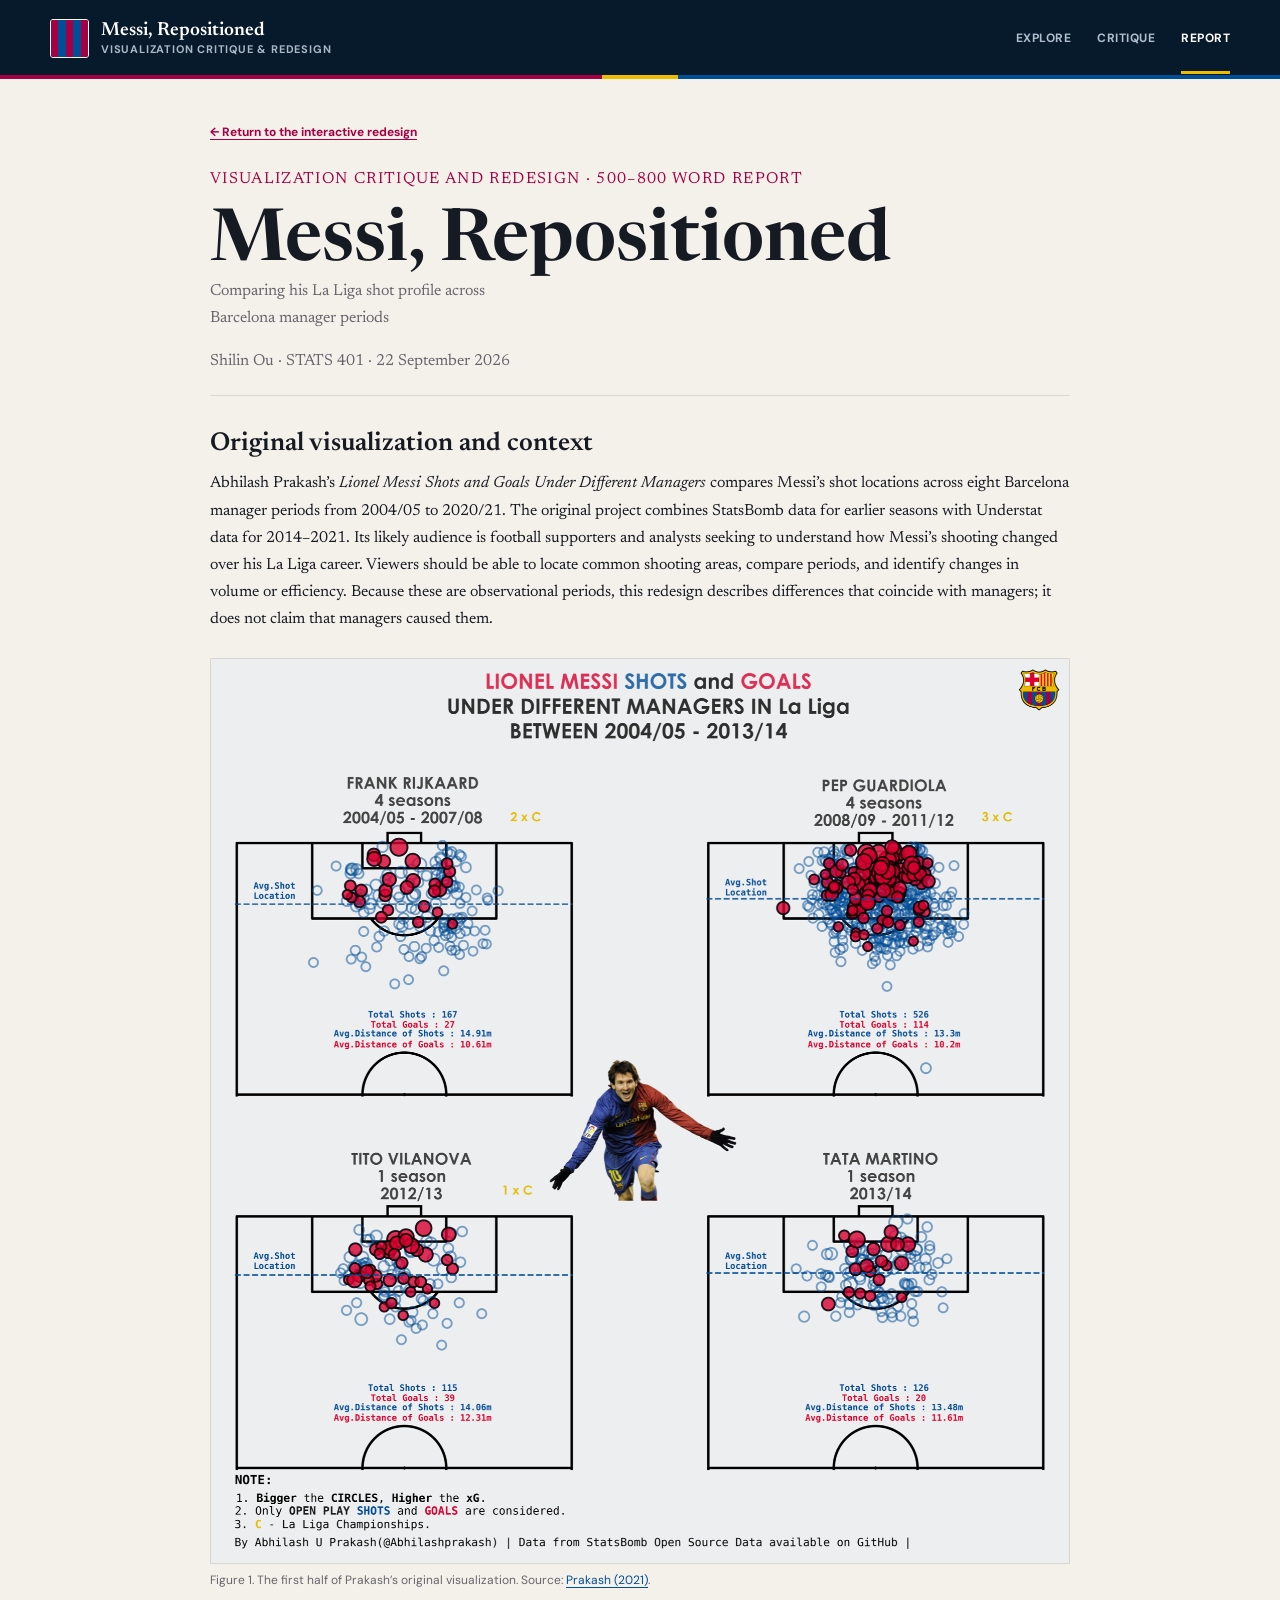
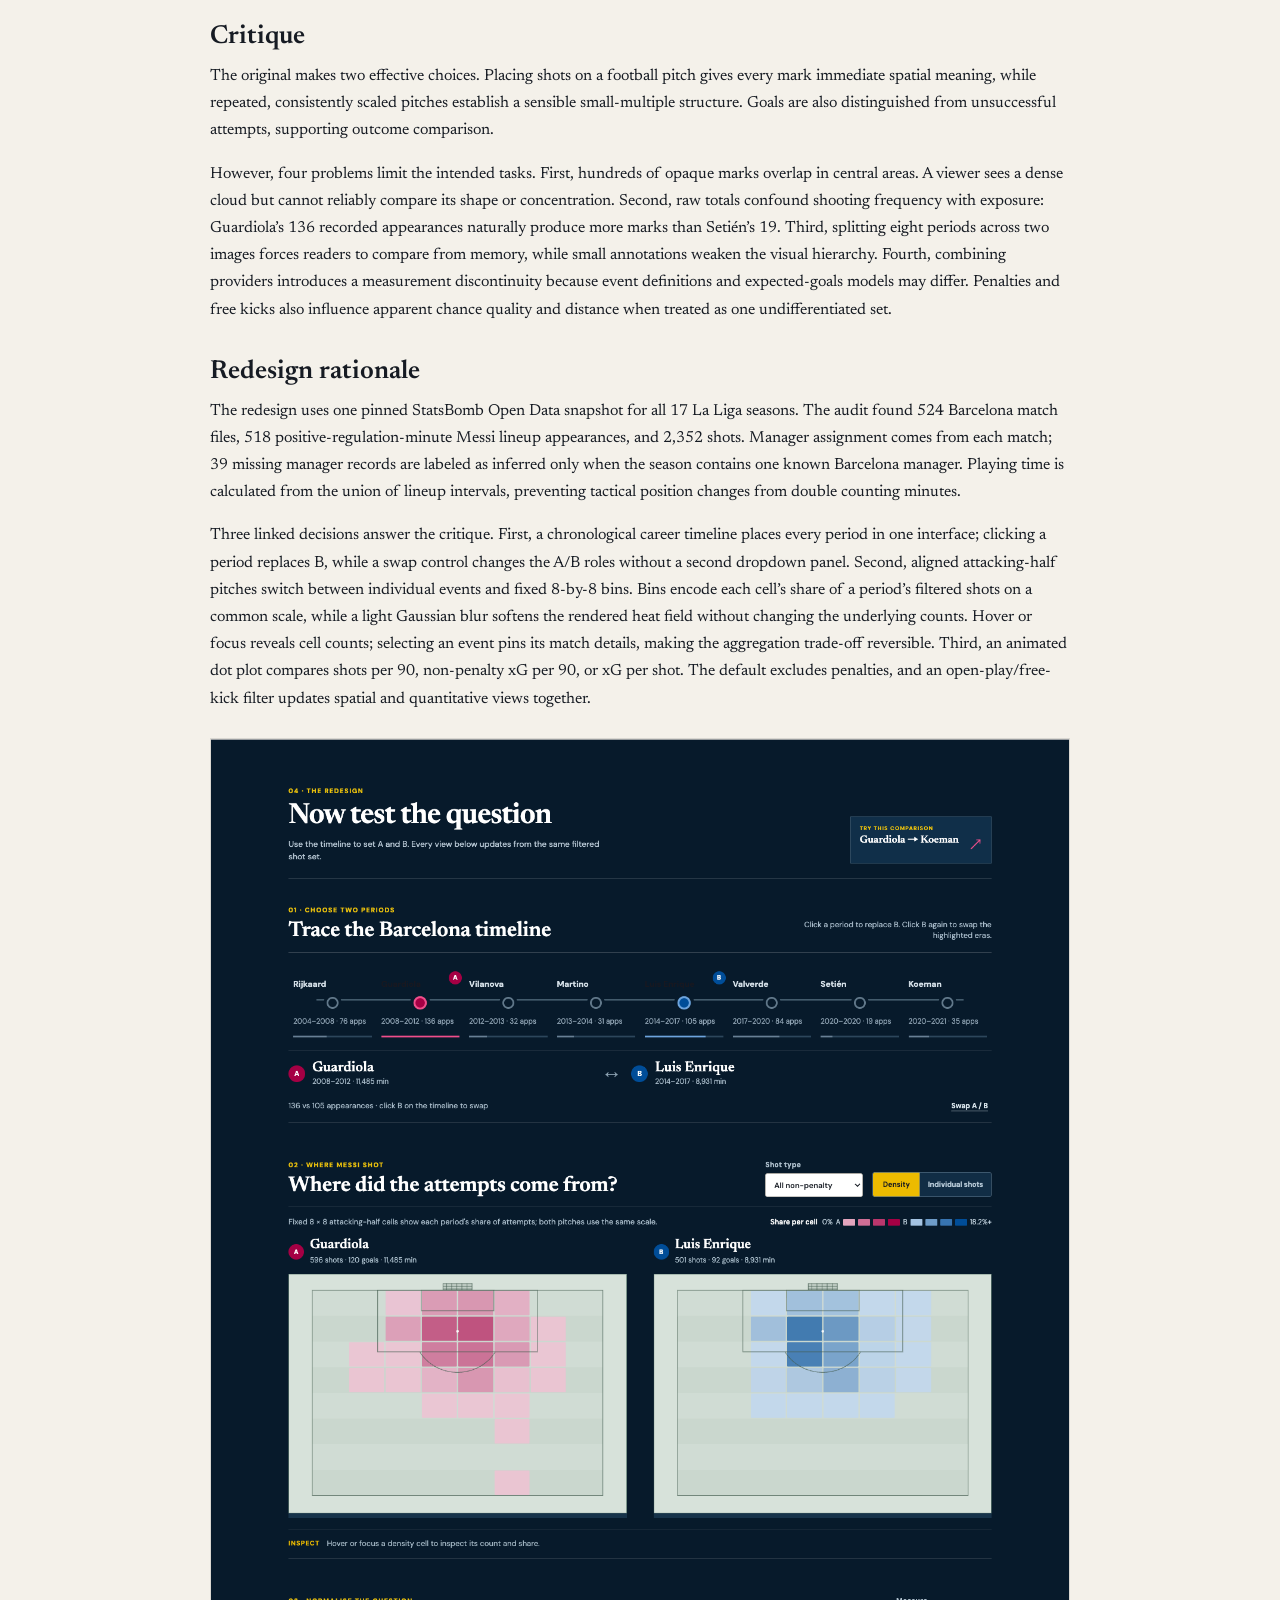
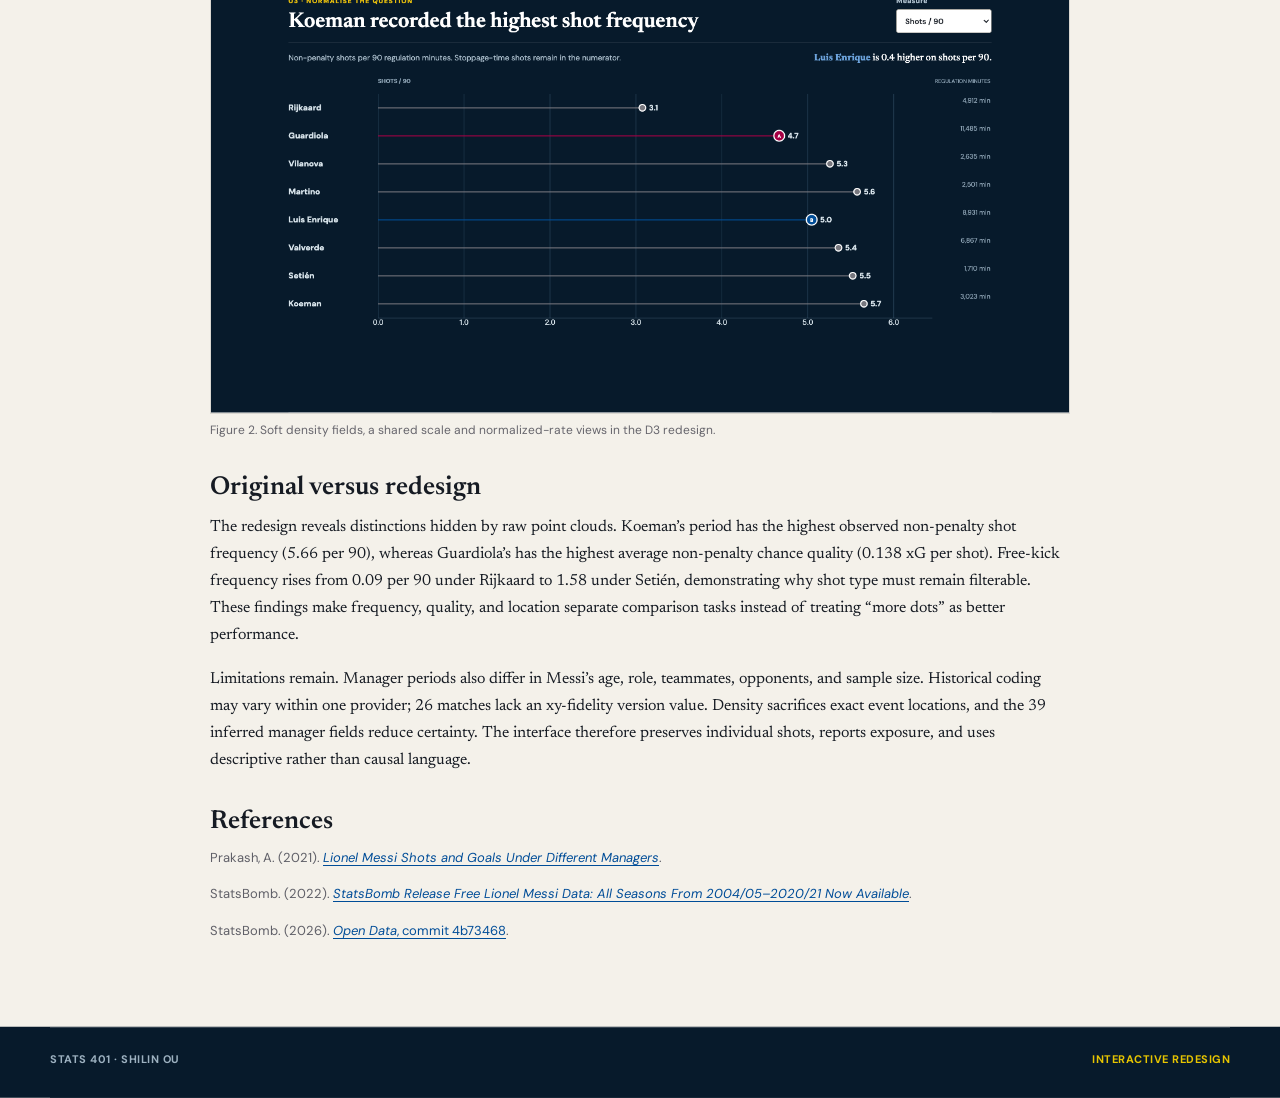
==== commit 7e171619: "Refine shot map into focused smooth density analysis" ====
--- a/report.html
+++ b/report.html
@@ -30,8 +30,8 @@
 
     <h2>Redesign rationale</h2>
     <p>The redesign uses one pinned StatsBomb Open Data snapshot for all 17 La Liga seasons. The audit found 524 Barcelona match files, 518 positive-regulation-minute Messi lineup appearances, and 2,352 shots. Manager assignment comes from each match; 39 missing manager records are labeled as inferred only when the season contains one known Barcelona manager. Playing time is calculated from the union of lineup intervals, preventing tactical position changes from double counting minutes.</p>
-    <p>Three linked decisions answer the critique. First, a chronological career timeline places every period in one interface; clicking a period replaces B, while a swap control changes the A/B roles without a second dropdown panel. Second, aligned attacking-half pitches switch between individual events and fixed 8-by-8 bins. Bins encode each cell’s share of a period’s filtered shots on a common scale, reducing overlap without allowing longer periods to dominate. Hover or focus reveals cell counts; selecting an event pins its match details, making the aggregation trade-off reversible. Third, an animated dot plot compares shots per 90, non-penalty xG per 90, or xG per shot. The default excludes penalties, and an open-play/free-kick filter updates spatial and quantitative views together.</p>
-    <figure><img src="assets/redesign.png" alt="The redesigned page showing two aligned attacking-half density pitches and a normalized manager comparison plot."><figcaption>Figure 2. Coordinated half-pitch density and normalized-rate views in the D3 redesign.</figcaption></figure>
+    <p>Three linked decisions answer the critique. First, a chronological career timeline places every period in one interface; clicking a period replaces B, while a swap control changes the A/B roles without a second dropdown panel. Second, aligned attacking-half pitches switch between individual events and fixed 8-by-8 bins. Bins encode each cell’s share of a period’s filtered shots on a common scale, while a light Gaussian blur softens the rendered heat field without changing the underlying counts. Hover or focus reveals cell counts; selecting an event pins its match details, making the aggregation trade-off reversible. Third, an animated dot plot compares shots per 90, non-penalty xG per 90, or xG per shot. The default excludes penalties, and an open-play/free-kick filter updates spatial and quantitative views together.</p>
+    <figure><img src="assets/redesign.png" alt="The redesigned page showing two aligned attacking-half density pitches and a normalized manager comparison plot."><figcaption>Figure 2. Soft density fields, a shared scale and normalized-rate views in the D3 redesign.</figcaption></figure>
 
     <h2>Original versus redesign</h2>
     <p>The redesign reveals distinctions hidden by raw point clouds. Koeman’s period has the highest observed non-penalty shot frequency (5.66 per 90), whereas Guardiola’s has the highest average non-penalty chance quality (0.138 xG per shot). Free-kick frequency rises from 0.09 per 90 under Rijkaard to 1.58 under Setién, demonstrating why shot type must remain filterable. These findings make frequency, quality, and location separate comparison tasks instead of treating “more dots” as better performance.</p>
--- a/style.css
+++ b/style.css
@@ -191,3 +191,31 @@
 @media(max-width:900px){.intro{grid-template-columns:1fr 380px;gap:32px}.intro h1{font-size:clamp(52px,8vw,80px)}.manager-rail{overflow-x:auto;padding-bottom:25px}.manager-rail:before{left:1%;right:1%}.period{min-width:126px}.comparison-summary{grid-template-columns:1fr auto 1fr}.comparison-summary p{grid-column:1/-1}.comparison-summary button{grid-column:1/-1;justify-self:start}.pitch-grid{gap:28px}.critique-grid{grid-template-columns:repeat(2,1fr)}}
 @media(max-width:700px){.intro{display:block;padding:44px 0 50px}.intro h1{font-size:58px}.intro .subtitle{font-size:18px}.hero-visual{margin-top:38px}.hero-stats{gap:22px}.hero-stats b{font-size:23px}.hero-stats small{font-size:11px}.workspace{padding-top:42px}.section-top h2{font-size:29px}.manager-rail{grid-template-columns:repeat(4,minmax(0,1fr));grid-template-rows:repeat(2,104px);row-gap:14px;margin-inline:0;padding:28px 0 22px;overflow:visible;background:linear-gradient(to bottom,transparent 0 72px,#c9c6be 72px 74px,transparent 74px 190px,#c9c6be 190px 192px,transparent 192px)}.manager-rail:before{display:none}.period{min-width:0;min-height:104px;padding-inline:2px}.period-name{font-size:13px;text-align:center}.period-date{font-size:11px;white-space:normal;text-align:center;line-height:1.2}.period-bar{margin-top:9px}.comparison-summary{gap:12px;padding-block:14px}.compare-person b{font-size:21px}.compare-arrow{font-size:18px}.pitch-grid{grid-template-columns:1fr;gap:36px}.pitch-panel figcaption{padding-bottom:10px}.pitch-host svg{box-shadow:0 6px 0 #edf1ec}.critique-grid{gap:24px}.methods-grid{gap:25px}}
 @media(max-width:430px){.site-inner{min-height:66px}.site-brand b{font-size:16px}.site-brand small{font-size:10px}.site-inner nav a{font-size:11px}.intro h1{font-size:48px}.intro .subtitle{font-size:17px}.hero-stats{gap:14px}.hero-stats b{font-size:21px}.hero-stats small{font-size:10px;letter-spacing:.35px}.section-top h2{font-size:25px}.comparison-summary{grid-template-columns:1fr 18px 1fr}.compare-person b{font-size:18px}.compare-person small{font-size:11px}.comparison-summary p,.comparison-summary button{grid-column:1/-1}.tools{display:grid}.pitch-panel figcaption strong{font-size:21px}.critique-grid{grid-template-columns:1fr}.context,.methods{padding-block:48px}}
+
+/* Rubric-led editorial pass: original → reading tasks → critique → redesign. */
+:root{--navy:#071a2b;--navy-2:#0d2a43;--ivory:#f4f1ea;--paper-2:#fbfaf7;--gold-soft:#fff4c7;--red-ink:#8c003b}
+html,body{overflow-x:hidden}
+body{background:var(--ivory);color:#161b23}
+a{color:var(--barca-blue)}
+.site-header{background:var(--navy);border-bottom-color:rgba(255,255,255,.13)}
+.site-header:after{height:4px;background:linear-gradient(90deg,var(--barca-red) 0 47%,var(--barca-gold) 47% 53%,var(--barca-blue) 53% 100%)}
+.site-inner{min-height:76px}.site-brand{color:#fff}.site-brand b{font-size:19px}.site-brand small{color:#a9b8c7;letter-spacing:.8px}.brand-stripes{border-color:#fff}.site-inner nav a{color:#afbfce;padding-block:27px 23px}.site-inner nav a:hover,.site-inner nav a[aria-current]{color:#fff;border-bottom-color:var(--barca-gold)}
+.intro{position:relative;z-index:0;display:grid;grid-template-columns:minmax(0,1fr) minmax(360px,490px);gap:64px;align-items:center;padding:76px 0 68px;color:#f7f8f8;background:var(--navy);box-shadow:0 0 0 100vmax var(--navy);clip-path:inset(0 -100vmax);overflow:visible}
+.intro:before{content:"";position:absolute;z-index:-1;top:0;right:calc((1180px - 100vw)/2);width:48vw;height:100%;background:linear-gradient(132deg,transparent 0 22%,rgba(165,0,68,.2) 22% 48%,rgba(0,77,152,.25) 48% 100%);opacity:.9}
+.hero-copy{z-index:1}.intro .eyebrow{margin-bottom:21px;color:#edbb00;font-size:11px;letter-spacing:1.8px}.intro h1{font-size:clamp(62px,7.2vw,104px);line-height:.85;letter-spacing:-2.5px;color:#fff}.intro h1 em{color:#f04e8b}.intro .subtitle{max-width:500px;margin:24px 0 0;color:#c5d0db;font-size:21px;line-height:1.3}.intro .lede{max-width:700px;margin-top:27px;padding:15px 0 15px 18px;border-left:3px solid var(--barca-gold);color:#f6f4ec;font:500 17px/1.55 "Newsreader",Georgia,serif}.hero-actions{display:flex;align-items:center;gap:22px;margin-top:27px}.hero-button{display:inline-flex;align-items:center;gap:15px;padding:11px 15px;background:var(--barca-gold);color:#241f07;text-decoration:none;font-size:11px;font-weight:700;letter-spacing:.4px;text-transform:uppercase}.hero-button span{font-size:16px;line-height:1}.hero-button:hover{background:#ffd52c}.hero-text-link{color:#dce7ef;text-decoration:none;font-size:12px;font-weight:600}.hero-text-link:hover{color:#fff}.hero-stats{display:flex;gap:38px;margin-top:38px}.hero-stats div{display:grid;gap:4px}.hero-stats dt{order:2;color:#9fb1c0;font-size:10px;font-weight:700;letter-spacing:1px;text-transform:uppercase}.hero-stats dd{order:1;margin:0;color:#fff;font:600 29px/1 "Newsreader",Georgia,serif}.hero-visual{position:relative;z-index:1;margin:0;min-height:300px}.hero-visual:before{inset:20px -24px -22px 24px;background:var(--barca-red);opacity:.5;transform:rotate(-2.5deg)}.hero-visual svg{border:1px solid #647a91;box-shadow:12px 14px 0 rgba(0,77,152,.45)}.hero-visual figcaption{display:flex;align-items:center;gap:9px;margin-top:13px;color:#afbfce;font-size:11px;line-height:1.4}.caption-rule{width:22px;height:2px;display:inline-block;background:var(--barca-gold)}
+.story-section{padding:78px 0 86px}.story-section:nth-of-type(odd){background:var(--paper-2);box-shadow:0 0 0 100vmax var(--paper-2);clip-path:inset(0 -100vmax)}.original-section{padding-top:86px}.read-section{background:#fff;box-shadow:0 0 0 100vmax #fff;clip-path:inset(0 -100vmax)}.critique-section{background:#f0ece4;box-shadow:0 0 0 100vmax #f0ece4;clip-path:inset(0 -100vmax)}.decisions-section{background:#fff;box-shadow:0 0 0 100vmax #fff;clip-path:inset(0 -100vmax)}.before-after{background:var(--navy);box-shadow:0 0 0 100vmax var(--navy);clip-path:inset(0 -100vmax);color:#fff}.methods{background:var(--paper-2);box-shadow:0 0 0 100vmax var(--paper-2);clip-path:inset(0 -100vmax)}
+.story-heading{display:flex;align-items:end;justify-content:space-between;gap:30px;padding-bottom:17px;border-bottom:1px solid #d8d2c8}.story-heading h2{margin:6px 0 0;font:600 clamp(31px,4vw,46px)/1.04 "Newsreader",Georgia,serif;letter-spacing:-.8px}.heading-note{max-width:280px;margin:0 0 2px;color:#6e6c73;font-size:12px;line-height:1.4;text-align:right}.step{color:var(--barca-red);font-size:11px;letter-spacing:1.55px}.section-lede{max-width:760px;margin:0;color:#4f5058;font-size:16px;line-height:1.62}.original-intro{display:flex;align-items:start;justify-content:space-between;gap:40px;margin:27px 0 33px}.source-stamp{display:flex;align-items:center;gap:10px;min-width:205px;padding:10px 0 10px 13px;border-left:2px solid var(--barca-gold);color:#2d3038}.stamp-mark{font-size:25px;color:var(--barca-red)}.source-stamp b{display:block;font-size:11px;text-transform:uppercase;letter-spacing:.5px}.source-stamp small{display:block;margin-top:3px;color:#707078;font-size:11px;line-height:1.35}.original-grid{display:grid;grid-template-columns:1fr 1fr;gap:28px}.original-grid figure{margin:0;padding:0;border:0;background:transparent}.image-frame{position:relative;overflow:hidden;background:#e4dfd5}.image-frame:after{content:"";position:absolute;inset:0;background:linear-gradient(180deg,transparent 70%,rgba(7,26,43,.35));pointer-events:none}.original-grid img{display:block;width:100%;height:auto;transition:transform .45s ease}.original-grid figure:hover img{transform:scale(1.015)}.image-label{position:absolute;z-index:1;bottom:12px;left:13px;color:#fff;font-size:10px;font-weight:700;letter-spacing:1.2px}.original-grid figcaption{padding:11px 0 0;color:#74727a;font-size:11px;line-height:1.45}.original-reading{display:grid;grid-template-columns:170px 1fr;gap:24px;margin-top:39px;padding-top:21px;border-top:1px solid #d8d2c8}.mini-label{display:block;color:var(--barca-red);font-size:10px;font-weight:700;letter-spacing:1.25px}.original-reading p{max-width:800px;margin:0;color:#595860;font-size:13px;line-height:1.6}
+.reading-grid{display:grid;grid-template-columns:repeat(3,1fr);gap:0;margin-top:37px;border-top:1px solid #dbdfe3;border-bottom:1px solid #dbdfe3}.reading-grid article{min-height:190px;padding:23px 28px 25px 0;border-right:1px solid #dbdfe3}.reading-grid article+article{padding-left:28px}.reading-grid article:last-child{border-right:0}.reading-icon{display:grid;place-items:center;width:27px;height:27px;margin-bottom:17px;border-radius:50%;background:var(--navy);color:#fff;font-size:10px;font-weight:700}.reading-grid h3{margin:0 0 8px;font:600 21px/1.1 "Newsreader",Georgia,serif}.reading-grid p{max-width:310px;margin:0;color:#65666d;font-size:13px;line-height:1.58}.reading-footer{display:grid;grid-template-columns:170px 1fr;gap:24px;margin-top:23px}.reading-footer>span{color:var(--barca-blue);font-size:10px;font-weight:700;letter-spacing:1.25px}.reading-footer p{margin:0;color:#62636a;font-size:12px}
+.strengths-row{display:grid;grid-template-columns:210px 1fr 1fr;gap:27px;margin-top:38px;padding-bottom:39px;border-bottom:1px solid #d7d0c5}.strength-label h3{max-width:160px;margin:7px 0 0;font:600 25px/1.05 "Newsreader",Georgia,serif}.strengths-row article{display:grid;grid-template-columns:30px 1fr;gap:11px}.strength-number{color:var(--barca-red);font:600 21px/1 "Newsreader",Georgia,serif}.strengths-row article h3{margin:0 0 7px;font:600 20px/1.1 "Newsreader",Georgia,serif}.strengths-row article p{margin:0;color:#5d5b61;font-size:13px;line-height:1.57}.weakness-intro{display:flex;align-items:center;justify-content:space-between;gap:20px;margin:34px 0 18px}.weakness-intro p{margin:0;color:#65636a;font-size:12px}.critique-grid{grid-template-columns:repeat(4,1fr);gap:18px;margin-top:0}.critique-grid>article{min-height:295px;padding:15px 14px 0 0;border-top:2px solid var(--navy)}.critique-grid>article:nth-child(1){border-color:var(--barca-red)}.critique-grid>article:nth-child(2){border-color:var(--barca-blue)}.critique-grid>article:nth-child(3){border-color:var(--barca-gold)}.critique-grid>article:nth-child(4){border-color:#516b84}.critique-top{display:flex;align-items:center;justify-content:space-between;gap:8px}.critique-index{color:var(--barca-red);font-size:11px;font-weight:700}.critique-tag{color:#77747a;font-size:9px;font-weight:700;letter-spacing:1px}.critique-grid h3{margin:14px 0 15px;font:600 21px/1.08 "Newsreader",Georgia,serif}.critique-lines{display:grid;gap:11px}.critique-lines p{margin:0;color:#5f5c62;font-size:12px;line-height:1.5}.critique-lines b{display:block;margin-bottom:2px;color:#262832;font-size:10px;letter-spacing:.4px;text-transform:uppercase}.critique-lines .response{padding-top:10px;border-top:1px solid #d7d0c5;color:var(--barca-blue)}.critique-lines .response b{color:var(--barca-blue)}
+.workspace-band{background:var(--navy);border:0;box-shadow:0 0 0 100vmax var(--navy);clip-path:inset(0 -100vmax);color:#fff}.workspace{padding:73px 0 90px}.redesign-banner{display:flex;align-items:end;justify-content:space-between;gap:35px;padding-bottom:25px;border-bottom:1px solid rgba(255,255,255,.18)}.redesign-banner h2{margin:7px 0 0;font:600 47px/1 "Newsreader",Georgia,serif;letter-spacing:-.8px}.redesign-banner p{max-width:530px;margin:13px 0 0;color:#b8c8d5;font-size:14px}.redesign-banner .step{color:var(--barca-gold)}.guided-button{position:relative;display:grid;grid-template-columns:1fr auto;gap:3px 17px;min-width:220px;padding:13px 15px;border:1px solid #3a586f;background:#102f49;color:#fff;text-align:left}.guided-button span{grid-column:1/-1;color:#efc40c;font-size:9px;font-weight:700;letter-spacing:1.2px}.guided-button b{font:600 18px/1.1 "Newsreader",Georgia,serif}.guided-button i{align-self:center;font-style:normal;color:#f04e8b;font-size:22px}.guided-button:hover{border-color:#efc40c;background:#163b59}.workspace .section-top{border-bottom-color:rgba(255,255,255,.18)}.workspace .section-top h2{color:#fff}.workspace .section-top>p{color:#acbfce}.workspace .step{color:#efc40c}.timeline-top{margin-top:39px}.manager-rail:before{background:#526a7c}.period{color:#d5e0e8}.period-date{color:#92a6b6}.period-name{font-size:14px}.period:before{border-color:#62798b;background:var(--navy);box-shadow:0 0 0 5px var(--navy)}.period[data-selected="a"]:before{border-color:#f04e8b;background:var(--barca-red)}.period[data-selected="b"]:before{border-color:#6da4dd;background:var(--barca-blue)}.period[data-selected="both"]:before{border-color:#efc40c;background:linear-gradient(90deg,var(--barca-red) 50%,var(--barca-blue) 50%)}.period-bar{background:#2c465b}.period-bar span{background:#688095}.period[data-selected="a"] .period-bar span{background:#f04e8b}.period[data-selected="b"] .period-bar span{background:#6da4dd}.period[data-selected="both"] .period-bar span{background:linear-gradient(90deg,#f04e8b 50%,#6da4dd 50%)}.period:hover{color:#fff}.period-slot{background:#314c63}.period[data-selected="a"] .period-slot{background:var(--barca-red)}.period[data-selected="b"] .period-slot{background:var(--barca-blue)}.period[data-selected="both"] .period-slot{background:var(--barca-gold);color:#171b21}
+.comparison-summary{border-color:rgba(255,255,255,.18);background:transparent}.compare-person b{color:#fff}.compare-person small{color:#a8bbc9}.compare-tag{border-radius:50%}.compare-a .compare-tag{background:var(--barca-red)}.compare-b .compare-tag{background:var(--barca-blue)}.compare-arrow{color:#8ea4b4}.comparison-summary p{color:#a8bbc9}.comparison-summary button{color:#dbe7ee}.comparison-summary button:hover{color:var(--barca-gold)}.workspace label{color:#afc0cd}.workspace select{background:#fff;color:#1b2028}.segmented{border-color:#526c82;background:#112d45}.segmented button{background:#112d45;color:#b5c8d6}.segmented button+button{border-color:#526c82}.segmented button[aria-pressed="true"]{background:var(--barca-gold);color:#1c1d20}.map-key-row,.metric-intro{min-height:50px}.chart-note{color:#a8bbc9}.density-legend{color:#b7c8d4}.density-legend b{color:#fff}.pitch-grid{gap:45px}.pitch-panel figcaption{background:transparent}.pitch-panel figcaption strong{color:#fff}.pitch-panel figcaption small{color:#a7bbc8}.pitch-letter{border-radius:50%}.pitch-host svg{background:#d7e2da;border-color:#688579;box-shadow:0 8px 0 #17334a}.event-detail{border-color:rgba(255,255,255,.18);background:transparent;color:#a7bbc8}.detail-kicker{color:var(--barca-gold);background:transparent}.metric-insight{color:#fff}.metric-insight strong.a{color:#f04e8b}.metric-insight strong.b{color:#6da4dd}.metric-axis path{stroke:#557086}.metric-axis line{stroke:#29445a}.metric-axis text,.metric-row-label,.metric-value{fill:#dae6ed}.metric-exposure,.metric-chart .axis-label,.metric-chart .exposure-label{fill:#90a6b7}.metric-stem{opacity:.72}
+.decision-grid{display:grid;grid-template-columns:repeat(3,1fr);gap:25px;margin-top:38px}.decision-grid article{padding:20px 22px 23px;border-top:3px solid var(--barca-red);background:#f6f4ef}.decision-grid article:nth-child(2){border-top-color:var(--barca-blue)}.decision-grid article:nth-child(3){border-top-color:var(--barca-gold)}.decision-number{color:var(--barca-red);font:600 24px/1 "Newsreader",Georgia,serif}.decision-grid h3{margin:14px 0 17px;font:600 25px/1.02 "Newsreader",Georgia,serif}.decision-grid p{margin:0;color:#5d5b62;font-size:12px;line-height:1.55}.decision-grid p+p{margin-top:10px}.decision-grid b{color:#242630;font-size:10px;letter-spacing:.35px;text-transform:uppercase}.decision-grid .decision-result{padding-top:11px;border-top:1px solid #ddd8d0;color:var(--barca-blue)}
+.before-after .story-heading{border-color:rgba(255,255,255,.2)}.before-after .step{color:var(--barca-gold)}.before-after .heading-note{color:#a9bac7}.ba-grid{display:grid;grid-template-columns:1fr 56px 1fr;align-items:center;gap:25px;margin-top:39px}.ba-column{padding:20px 22px 22px;border-top:3px solid #9bacc0;background:#102b43}.ba-column.after{border-color:#efc40c;background:#143a56}.ba-label{font-size:10px;font-weight:700;letter-spacing:1.25px;color:#b9c9d5}.ba-column.after .ba-label{color:#efc40c}.ba-column ul{display:grid;gap:11px;margin:17px 0 0;padding:0;list-style:none}.ba-column li{position:relative;padding-left:17px;color:#d8e4ea;font-size:13px;line-height:1.45}.ba-column li:before{content:"";position:absolute;left:0;top:.54em;width:6px;height:6px;background:#8298aa;border-radius:50%}.ba-column.after li:before{background:#efc40c}.ba-arrow{color:#efc40c;font:600 32px/1 "Newsreader",Georgia,serif;text-align:center}.tradeoff{display:grid;grid-template-columns:170px 1fr;gap:24px;margin-top:29px;padding-top:20px;border-top:1px solid rgba(255,255,255,.2)}.tradeoff .mini-label{color:#efc40c}.tradeoff p{margin:0;color:#b7c8d3;font-size:12px;line-height:1.6}
+.methods .story-heading{border-color:#d8d2c8}.methods-grid{gap:40px;padding:30px 0 31px}.methods-grid>div>span{color:var(--barca-red);font-size:10px;font-weight:700}.methods-grid h3{margin:8px 0 7px;font:600 24px/1 "Newsreader",Georgia,serif}.methods-grid p,.references p{color:#606068;font-size:13px;line-height:1.6}.provenance{margin:0 0 22px;padding:14px 0;border-color:#d8d2c8;color:#6a6870;font-size:12px;line-height:1.5}.references h3{margin:0 0 9px;font:600 23px/1 "Newsreader",Georgia,serif}.references .credit{color:#32343d}.credit img{background:#fff}.text-link{color:var(--barca-red);font-size:11px;font-weight:700}.methods a{color:var(--barca-blue)}footer{position:relative;z-index:1;background:var(--navy);box-shadow:0 0 0 100vmax var(--navy);clip-path:inset(0 -100vmax);border-top:1px solid rgba(255,255,255,.18);color:#9db1c0;padding-block:23px 30px}footer a{color:#e7c500;text-decoration:none}
+@media(max-width:900px){.intro{grid-template-columns:minmax(0,1fr) 380px;gap:33px}.intro:before{right:calc((100% - 100vw)/2);width:55vw}.story-heading{gap:20px}.critique-grid{grid-template-columns:repeat(2,1fr);row-gap:32px}.strengths-row{grid-template-columns:170px 1fr 1fr;gap:18px}.decision-grid{gap:16px}.ba-grid{gap:14px}.workspace .manager-rail{overflow:visible}}
+@media(max-width:700px){.site-inner nav{gap:15px}.site-inner nav a{padding-block:22px 19px;font-size:10px}.site-inner nav a:nth-child(1){display:none}.intro{display:block;padding:52px 0 55px}.intro:before{right:calc((100% - 100vw)/2);width:100vw;height:50%;background:linear-gradient(132deg,transparent 0 20%,rgba(165,0,68,.32) 20% 50%,rgba(0,77,152,.32) 50% 100%)}.intro h1{font-size:65px}.intro .subtitle{font-size:18px}.hero-visual{margin-top:45px}.story-section{padding-block:56px 61px}.story-heading{display:block}.heading-note{max-width:none;margin-top:13px;text-align:left}.original-intro{display:block}.source-stamp{margin-top:21px}.original-grid{grid-template-columns:1fr;gap:28px}.original-reading{grid-template-columns:1fr;gap:10px}.reading-grid{grid-template-columns:1fr}.reading-grid article,.reading-grid article+article{min-height:0;padding:21px 0;border-right:0;border-bottom:1px solid #dbdfe3}.reading-grid article:last-child{border-bottom:0}.reading-footer{grid-template-columns:1fr;gap:10px}.strengths-row{grid-template-columns:1fr;gap:24px}.strength-label h3{max-width:none}.weakness-intro{display:block}.weakness-intro p{margin-top:10px}.critique-grid{grid-template-columns:1fr;gap:28px}.critique-grid>article{min-height:0;padding-right:0}.redesign-banner{display:block}.redesign-banner h2{font-size:39px}.guided-button{margin-top:22px;width:100%}.workspace{padding-block:54px 64px}.workspace .manager-rail{overflow:visible}.workspace .comparison-summary{grid-template-columns:1fr 18px 1fr}.decision-grid{grid-template-columns:1fr;gap:16px}.ba-grid{grid-template-columns:1fr;gap:15px}.ba-arrow{transform:rotate(90deg);font-size:25px}.tradeoff{grid-template-columns:1fr;gap:10px}.methods-grid{grid-template-columns:1fr;gap:27px}.footer{display:block}}
+@media(max-width:430px){.site-inner{min-height:66px}.site-brand b{font-size:16px}.site-brand small{font-size:9px}.site-inner nav a{font-size:9px}.intro h1{font-size:53px}.intro .subtitle{font-size:17px}.hero-actions{align-items:start;flex-direction:column;gap:14px}.hero-stats{gap:18px}.hero-stats dd{font-size:23px}.hero-stats dt{font-size:9px;letter-spacing:.4px}.story-heading h2{font-size:32px}.redesign-banner h2{font-size:36px}.workspace .comparison-summary{grid-template-columns:1fr}.workspace .comparison-summary .compare-arrow{display:none}.workspace .comparison-summary p,.workspace .comparison-summary button{grid-column:auto}.tools{display:grid}.pitch-grid{gap:30px}.ba-column{padding-inline:16px}}
+
+/* Focus the spatial analysis: fewer chrome elements, softer density, stronger A/B read. */
+.pitch-top .chart-deck{margin:9px 0 0;color:#9fb3c1;font-size:13px;line-height:1.4}.pitch-top .tools{padding-bottom:2px}.map-key-row{min-height:38px;margin-top:12px;align-items:center}.map-key-row .chart-note{margin:0;font-size:12px}.density-legend{gap:9px;font-size:10px;text-transform:uppercase;letter-spacing:.45px}.density-legend .legend-low,.density-legend .legend-high{color:#a7bac7}.density-legend .legend-label{margin-left:4px;color:#e5edf0;font-size:9px;letter-spacing:1px}.density-gradient{display:inline-block;width:148px;height:5px;background:linear-gradient(90deg,#314e61,#77929b,#d4d8bf,#efc40c);border-radius:99px}.map-insight{margin:17px 0 0;padding:14px 0 0;border-top:1px solid rgba(255,255,255,.16);color:#dce8ed;font:500 15px/1.45 "Newsreader",Georgia,serif}.map-insight span{margin-right:9px;color:var(--barca-gold);font:700 9px/1 "DM Sans",Arial,sans-serif;letter-spacing:1.2px}.pitch-grid{gap:54px;margin-top:3px}.pitch-panel figcaption{min-height:69px;padding-bottom:14px}.pitch-panel figcaption strong{font-size:25px}.pitch-panel figcaption small{font-size:11px;letter-spacing:.15px}.pitch-host svg{background:#c9d8cf;border:0;box-shadow:0 8px 0 #17334a}.pitch-line{stroke:rgba(35,69,55,.62);stroke-width:1.25}.pitch-line.soft{stroke:rgba(35,69,55,.25);stroke-width:.7}.density-visual{mix-blend-mode:multiply}.density-cell{fill:transparent;stroke:none;opacity:.001!important}.density-cell:hover,.density-cell:focus{fill:rgba(239,196,12,.06)!important;stroke:rgba(239,196,12,.75);stroke-width:1.1;opacity:1!important}.density-core{pointer-events:none}.shot{stroke-linejoin:round}.shot.goal{filter:drop-shadow(0 0 3px rgba(237,187,0,.7))}.event-detail[hidden]{display:none}.event-detail{min-height:0;margin-top:20px;padding:12px 0;border-top:1px solid rgba(255,255,255,.18);border-bottom:0;font-size:12px}.detail-kicker{margin-right:6px}
+@media(max-width:700px){.pitch-top .chart-deck{font-size:12px}.map-key-row{display:flex;align-items:flex-start;gap:10px;flex-wrap:wrap}.density-legend{width:100%;padding-bottom:0}.density-gradient{flex:1;min-width:90px}.map-insight{font-size:14px}.pitch-grid{gap:35px}.pitch-panel figcaption{min-height:61px}.pitch-panel figcaption strong{font-size:22px}}
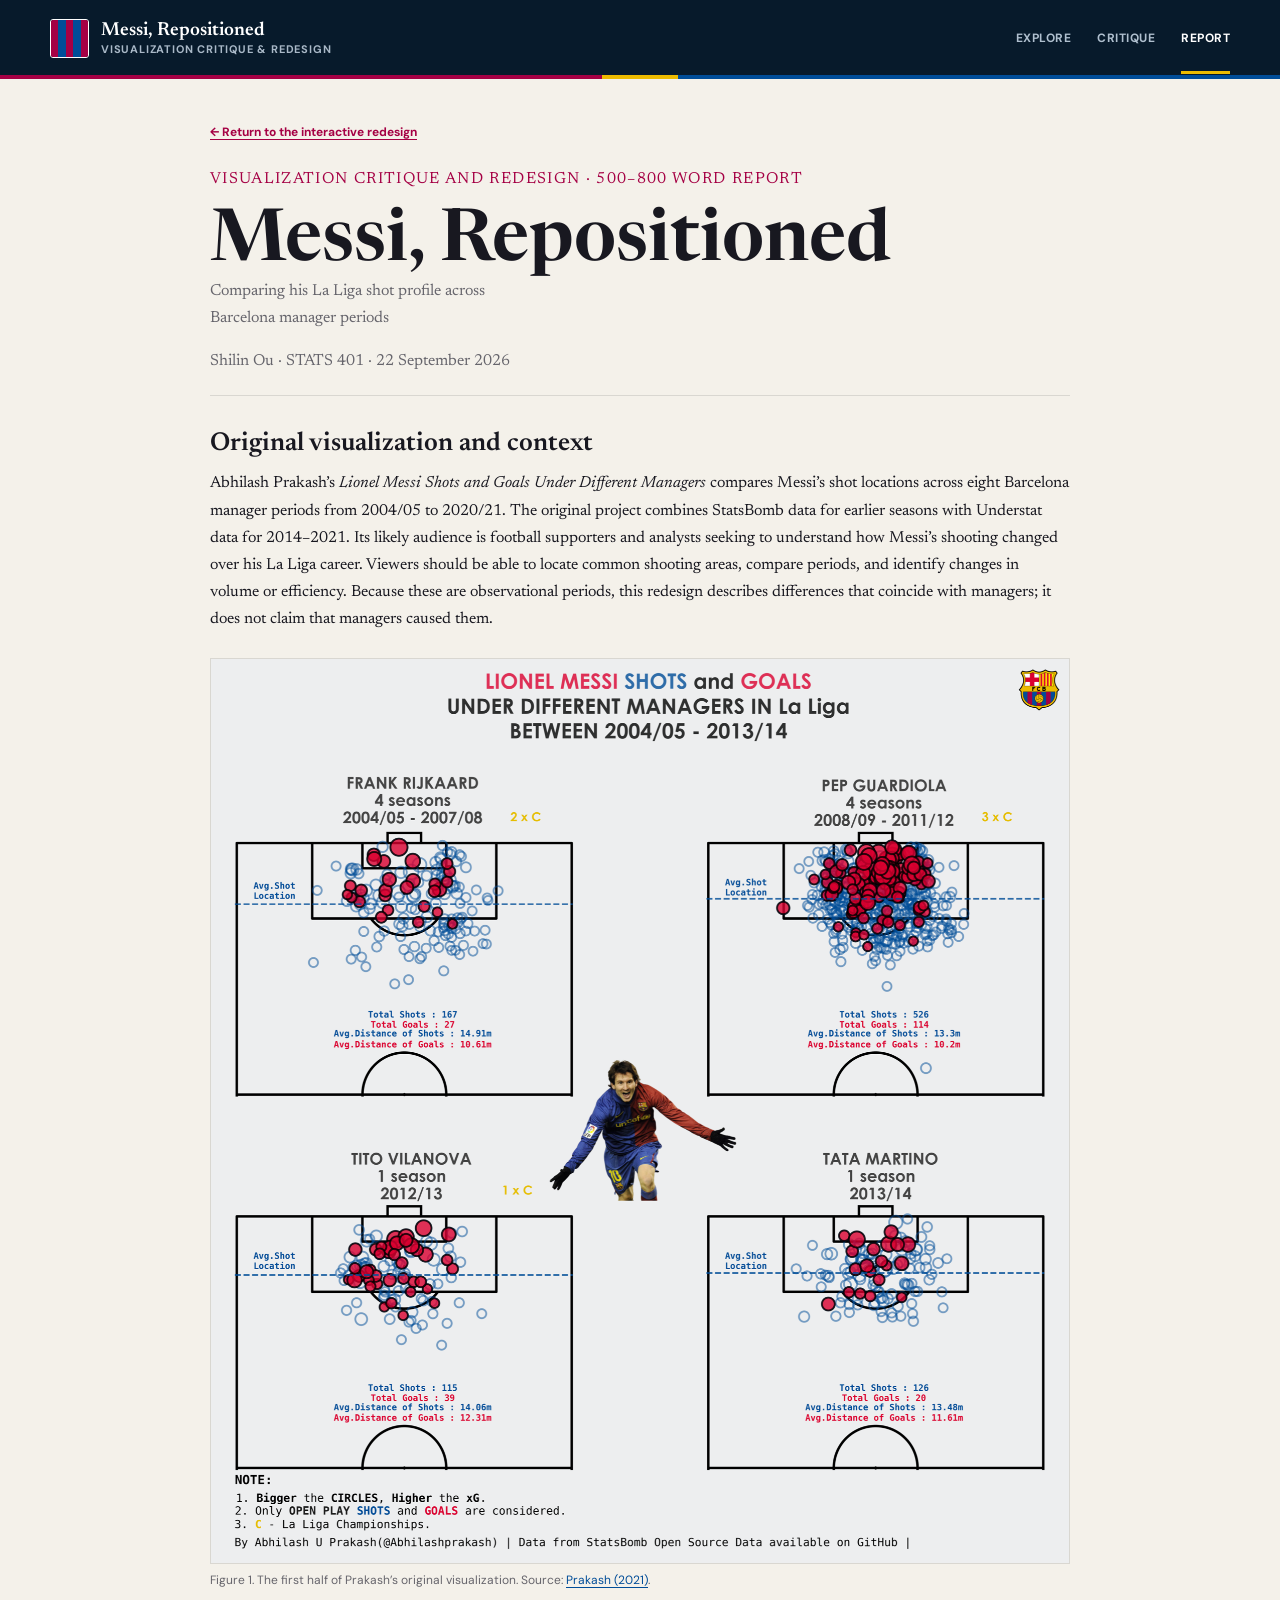
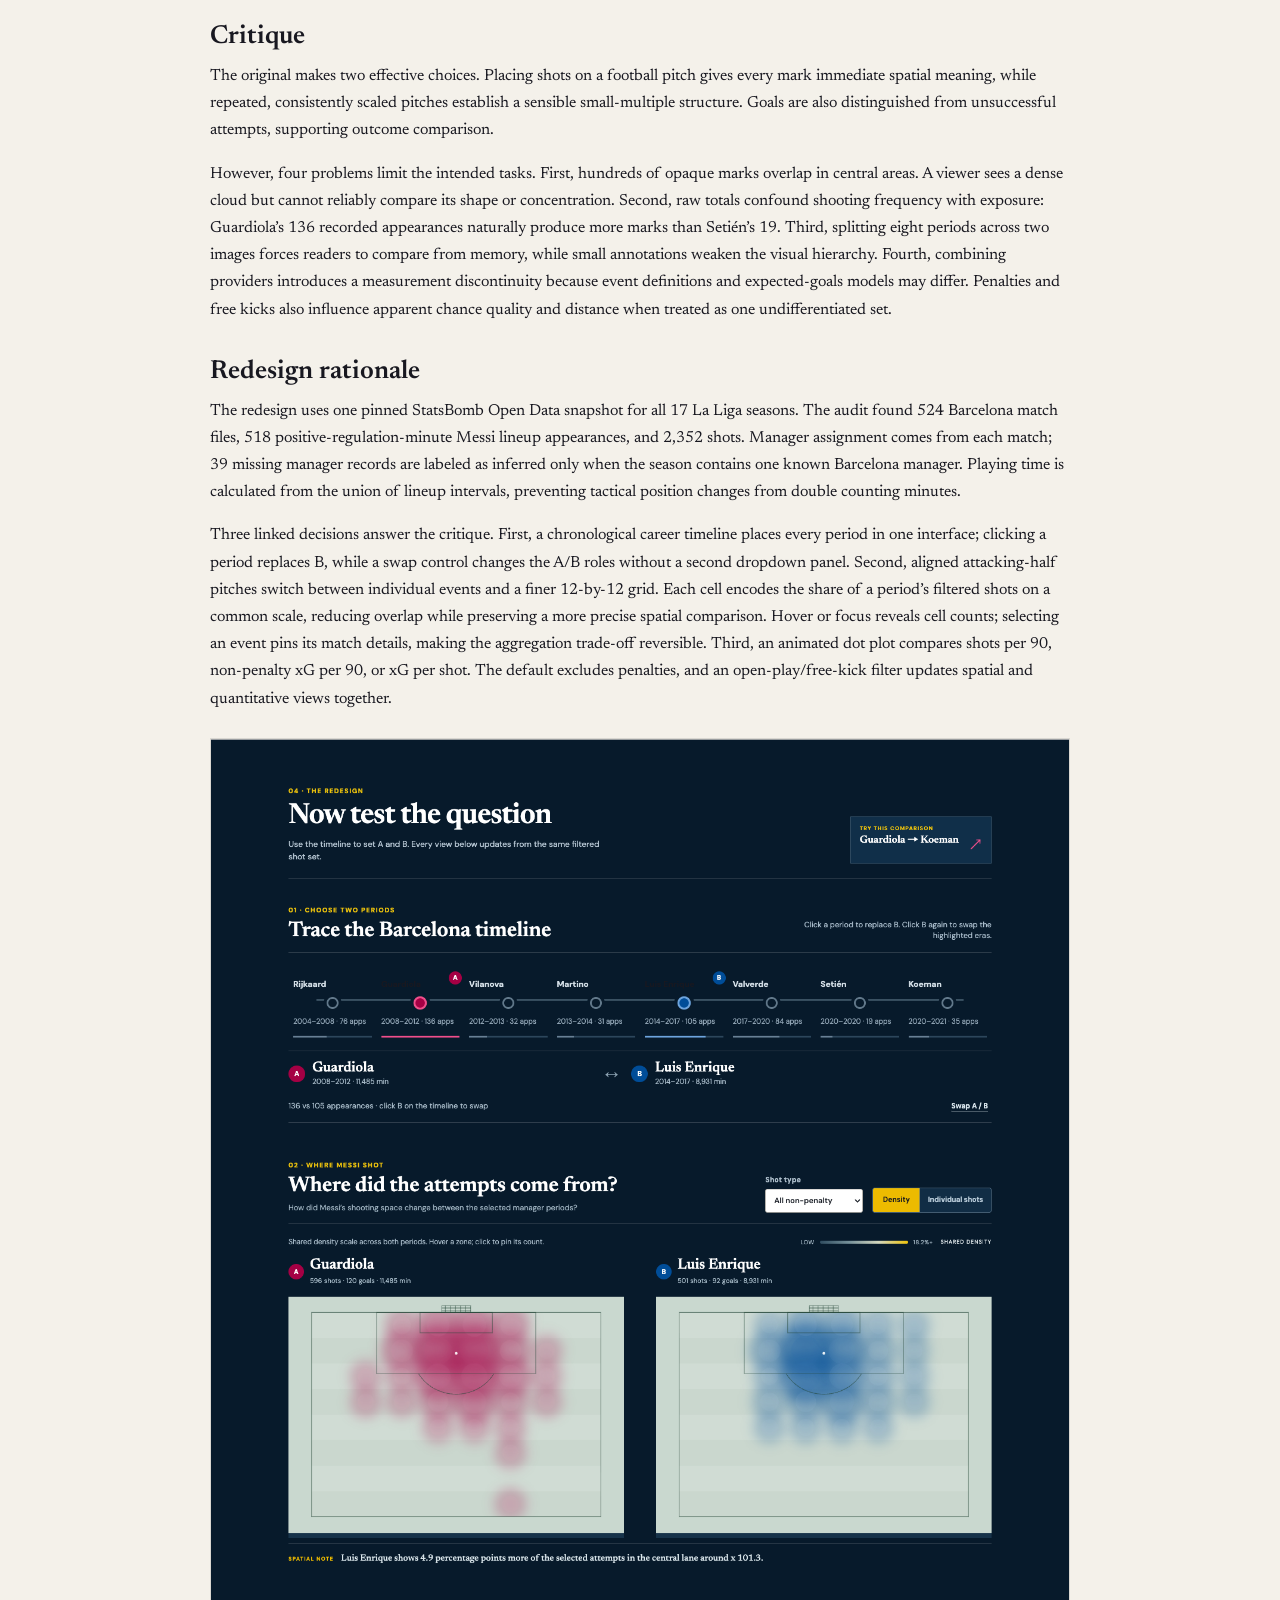
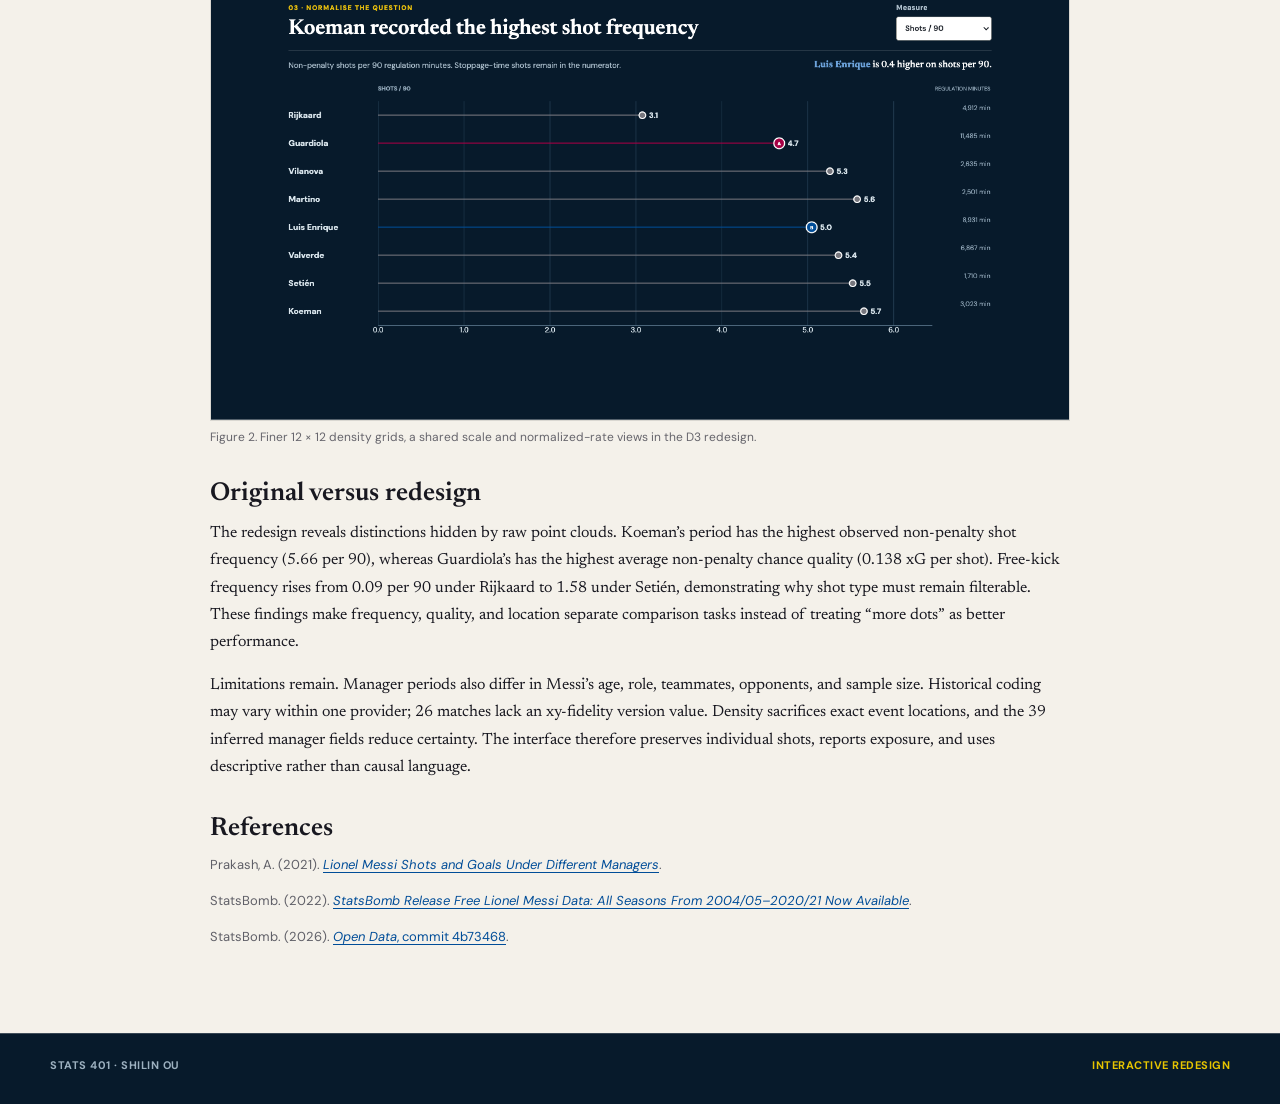
==== commit 7623d7f7: "Restore precise grid density and unify page canvas" ====
--- a/report.html
+++ b/report.html
@@ -30,8 +30,8 @@
 
     <h2>Redesign rationale</h2>
     <p>The redesign uses one pinned StatsBomb Open Data snapshot for all 17 La Liga seasons. The audit found 524 Barcelona match files, 518 positive-regulation-minute Messi lineup appearances, and 2,352 shots. Manager assignment comes from each match; 39 missing manager records are labeled as inferred only when the season contains one known Barcelona manager. Playing time is calculated from the union of lineup intervals, preventing tactical position changes from double counting minutes.</p>
-    <p>Three linked decisions answer the critique. First, a chronological career timeline places every period in one interface; clicking a period replaces B, while a swap control changes the A/B roles without a second dropdown panel. Second, aligned attacking-half pitches switch between individual events and fixed 8-by-8 bins. Bins encode each cell’s share of a period’s filtered shots on a common scale, while a light Gaussian blur softens the rendered heat field without changing the underlying counts. Hover or focus reveals cell counts; selecting an event pins its match details, making the aggregation trade-off reversible. Third, an animated dot plot compares shots per 90, non-penalty xG per 90, or xG per shot. The default excludes penalties, and an open-play/free-kick filter updates spatial and quantitative views together.</p>
-    <figure><img src="assets/redesign.png" alt="The redesigned page showing two aligned attacking-half density pitches and a normalized manager comparison plot."><figcaption>Figure 2. Soft density fields, a shared scale and normalized-rate views in the D3 redesign.</figcaption></figure>
+    <p>Three linked decisions answer the critique. First, a chronological career timeline places every period in one interface; clicking a period replaces B, while a swap control changes the A/B roles without a second dropdown panel. Second, aligned attacking-half pitches switch between individual events and a finer 12-by-12 grid. Each cell encodes the share of a period’s filtered shots on a common scale, reducing overlap while preserving a more precise spatial comparison. Hover or focus reveals cell counts; selecting an event pins its match details, making the aggregation trade-off reversible. Third, an animated dot plot compares shots per 90, non-penalty xG per 90, or xG per shot. The default excludes penalties, and an open-play/free-kick filter updates spatial and quantitative views together.</p>
+    <figure><img src="assets/redesign.png" alt="The redesigned page showing two aligned attacking-half density pitches and a normalized manager comparison plot."><figcaption>Figure 2. Finer 12 × 12 density grids, a shared scale and normalized-rate views in the D3 redesign.</figcaption></figure>
 
     <h2>Original versus redesign</h2>
     <p>The redesign reveals distinctions hidden by raw point clouds. Koeman’s period has the highest observed non-penalty shot frequency (5.66 per 90), whereas Guardiola’s has the highest average non-penalty chance quality (0.138 xG per shot). Free-kick frequency rises from 0.09 per 90 under Rijkaard to 1.58 under Setién, demonstrating why shot type must remain filterable. These findings make frequency, quality, and location separate comparison tasks instead of treating “more dots” as better performance.</p>
--- a/style.css
+++ b/style.css
@@ -219,3 +219,13 @@
 /* Focus the spatial analysis: fewer chrome elements, softer density, stronger A/B read. */
 .pitch-top .chart-deck{margin:9px 0 0;color:#9fb3c1;font-size:13px;line-height:1.4}.pitch-top .tools{padding-bottom:2px}.map-key-row{min-height:38px;margin-top:12px;align-items:center}.map-key-row .chart-note{margin:0;font-size:12px}.density-legend{gap:9px;font-size:10px;text-transform:uppercase;letter-spacing:.45px}.density-legend .legend-low,.density-legend .legend-high{color:#a7bac7}.density-legend .legend-label{margin-left:4px;color:#e5edf0;font-size:9px;letter-spacing:1px}.density-gradient{display:inline-block;width:148px;height:5px;background:linear-gradient(90deg,#314e61,#77929b,#d4d8bf,#efc40c);border-radius:99px}.map-insight{margin:17px 0 0;padding:14px 0 0;border-top:1px solid rgba(255,255,255,.16);color:#dce8ed;font:500 15px/1.45 "Newsreader",Georgia,serif}.map-insight span{margin-right:9px;color:var(--barca-gold);font:700 9px/1 "DM Sans",Arial,sans-serif;letter-spacing:1.2px}.pitch-grid{gap:54px;margin-top:3px}.pitch-panel figcaption{min-height:69px;padding-bottom:14px}.pitch-panel figcaption strong{font-size:25px}.pitch-panel figcaption small{font-size:11px;letter-spacing:.15px}.pitch-host svg{background:#c9d8cf;border:0;box-shadow:0 8px 0 #17334a}.pitch-line{stroke:rgba(35,69,55,.62);stroke-width:1.25}.pitch-line.soft{stroke:rgba(35,69,55,.25);stroke-width:.7}.density-visual{mix-blend-mode:multiply}.density-cell{fill:transparent;stroke:none;opacity:.001!important}.density-cell:hover,.density-cell:focus{fill:rgba(239,196,12,.06)!important;stroke:rgba(239,196,12,.75);stroke-width:1.1;opacity:1!important}.density-core{pointer-events:none}.shot{stroke-linejoin:round}.shot.goal{filter:drop-shadow(0 0 3px rgba(237,187,0,.7))}.event-detail[hidden]{display:none}.event-detail{min-height:0;margin-top:20px;padding:12px 0;border-top:1px solid rgba(255,255,255,.18);border-bottom:0;font-size:12px}.detail-kicker{margin-right:6px}
 @media(max-width:700px){.pitch-top .chart-deck{font-size:12px}.map-key-row{display:flex;align-items:flex-start;gap:10px;flex-wrap:wrap}.density-legend{width:100%;padding-bottom:0}.density-gradient{flex:1;min-width:90px}.map-insight{font-size:14px}.pitch-grid{gap:35px}.pitch-panel figcaption{min-height:61px}.pitch-panel figcaption strong{font-size:22px}}
+
+/* One continuous canvas for the story; Barça colours carry meaning in the marks. */
+body,.intro,.story-section,.workspace-band{background:var(--ivory);color:var(--ink);box-shadow:0 0 0 100vmax var(--ivory);clip-path:inset(0 -100vmax)}
+.intro{color:var(--ink)}.intro:before{background:linear-gradient(132deg,transparent 0 22%,rgba(165,0,68,.16) 22% 48%,rgba(0,77,152,.18) 48% 100%);opacity:.35}.intro h1{color:var(--ink)}.intro h1 em{color:var(--barca-red)}.intro .subtitle{color:#555762}.intro .lede{color:#252a33}.hero-text-link{color:var(--barca-blue)}.hero-text-link:hover{color:var(--barca-red)}.hero-stats dd{color:var(--ink)}.hero-stats dt{color:#6f7077}.hero-visual:before{opacity:.14}
+.read-section,.critique-section,.decisions-section,.before-after,.methods{background:var(--ivory);box-shadow:0 0 0 100vmax var(--ivory);clip-path:inset(0 -100vmax);color:var(--ink)}
+.workspace{color:var(--ink)}.workspace .section-top{border-bottom-color:#d8d2c8}.workspace .section-top h2{color:var(--ink)}.workspace .section-top>p{color:#6e6c73}.workspace .step,.redesign-banner .step{color:var(--barca-red)}.redesign-banner{border-bottom-color:#d8d2c8}.redesign-banner h2{color:var(--ink)}.redesign-banner p{color:#65666d}.guided-button{border-color:#b7c7d0;background:#e8eef0;color:var(--navy)}.guided-button span{color:var(--barca-red)}.guided-button i{color:var(--barca-blue)}.guided-button:hover{border-color:var(--barca-blue);background:#dce8ee}
+.timeline-top{margin-top:39px}.manager-rail:before{background:#c9c6be}.period{color:var(--ink)}.period-date{color:#6d7075}.period:before{border-color:#9ea8a8;background:var(--ivory);box-shadow:0 0 0 5px var(--ivory)}.period[data-selected="a"]:before{border-color:var(--barca-red);background:var(--barca-red)}.period[data-selected="b"]:before{border-color:var(--barca-blue);background:var(--barca-blue)}.period[data-selected="both"]:before{border-color:var(--barca-gold);background:linear-gradient(90deg,var(--barca-red) 50%,var(--barca-blue) 50%)}.period-bar{background:#d9d5cc}.period-bar span{background:#9ba0a0}.period[data-selected="a"] .period-bar span{background:var(--barca-red)}.period[data-selected="b"] .period-bar span{background:var(--barca-blue)}.period[data-selected="both"] .period-bar span{background:linear-gradient(90deg,var(--barca-red) 50%,var(--barca-blue) 50%)}.period:hover{color:var(--barca-red)}.period-slot{background:#8a9095}.period[data-selected="a"] .period-slot{background:var(--barca-red)}.period[data-selected="b"] .period-slot{background:var(--barca-blue)}.period[data-selected="both"] .period-slot{background:var(--barca-gold);color:var(--ink)}
+.comparison-summary{border-color:#d8d2c8;background:transparent}.compare-person b{color:var(--ink)}.compare-person small{color:#6b7076}.compare-arrow{color:#9b9d9f}.comparison-summary p{color:#6b7076}.comparison-summary button{color:var(--barca-blue)}.comparison-summary button:hover{color:var(--barca-red)}.workspace label{color:#5f6268}.workspace select{background:#fff;color:var(--ink);border-color:#aaa8a2}.segmented{border-color:#aaa8a2;background:#fff}.segmented button{background:#fff;color:#6c6d73}.segmented button+button{border-color:var(--line)}.segmented button[aria-pressed="true"]{background:var(--barca-blue);color:#fff}.chart-note{color:#6b6d72}.density-legend{color:#6b6d72}.density-legend .legend-low,.density-legend .legend-high{color:#6b6d72}.density-legend .legend-label{color:#5d6066}.density-gradient{background:linear-gradient(90deg,#d8ded7,#9daead,#edbb00)}.map-insight{border-color:#d8d2c8;color:#30343b}.map-insight span{color:var(--barca-red)}.pitch-panel figcaption strong{color:var(--ink)}.pitch-panel figcaption small{color:#6b7076}.pitch-host svg{box-shadow:0 8px 0 #dedbd3}.event-detail{border-color:#d8d2c8;color:#5f6369}.detail-kicker{color:var(--barca-red)}.metric-insight{color:var(--ink)}.metric-insight strong.a{color:var(--barca-red)}.metric-insight strong.b{color:var(--barca-blue)}.metric-axis path{stroke:#c7c3ba}.metric-axis line{stroke:#dedbd3}.metric-axis text,.metric-row-label,.metric-value{fill:var(--ink)}.metric-exposure,.metric-chart .axis-label,.metric-chart .exposure-label{fill:#77797e}.metric-stem{opacity:.72}
+.before-after .story-heading{border-color:#d8d2c8}.before-after .step{color:var(--barca-red)}.before-after .heading-note{color:#6e6c73}.ba-column{border-color:#9bacc0;background:#e8eeeb}.ba-column.after{border-color:var(--barca-gold);background:#fff5c9}.ba-label,.ba-column.after .ba-label{color:#5a6068}.ba-column ul{color:var(--ink)}.ba-column li{color:#454a52}.ba-column li:before,.ba-column.after li:before{background:var(--barca-red)}.ba-arrow{color:var(--barca-red)}.tradeoff{border-color:#d8d2c8}.tradeoff .mini-label{color:var(--barca-red)}.tradeoff p{color:#5f6369}
+.density-cell{stroke:rgba(255,255,255,.26);stroke-width:.55;opacity:.9!important;mix-blend-mode:multiply}.density-cell:hover,.density-cell:focus{stroke:var(--barca-gold);stroke-width:1.1;opacity:1!important}
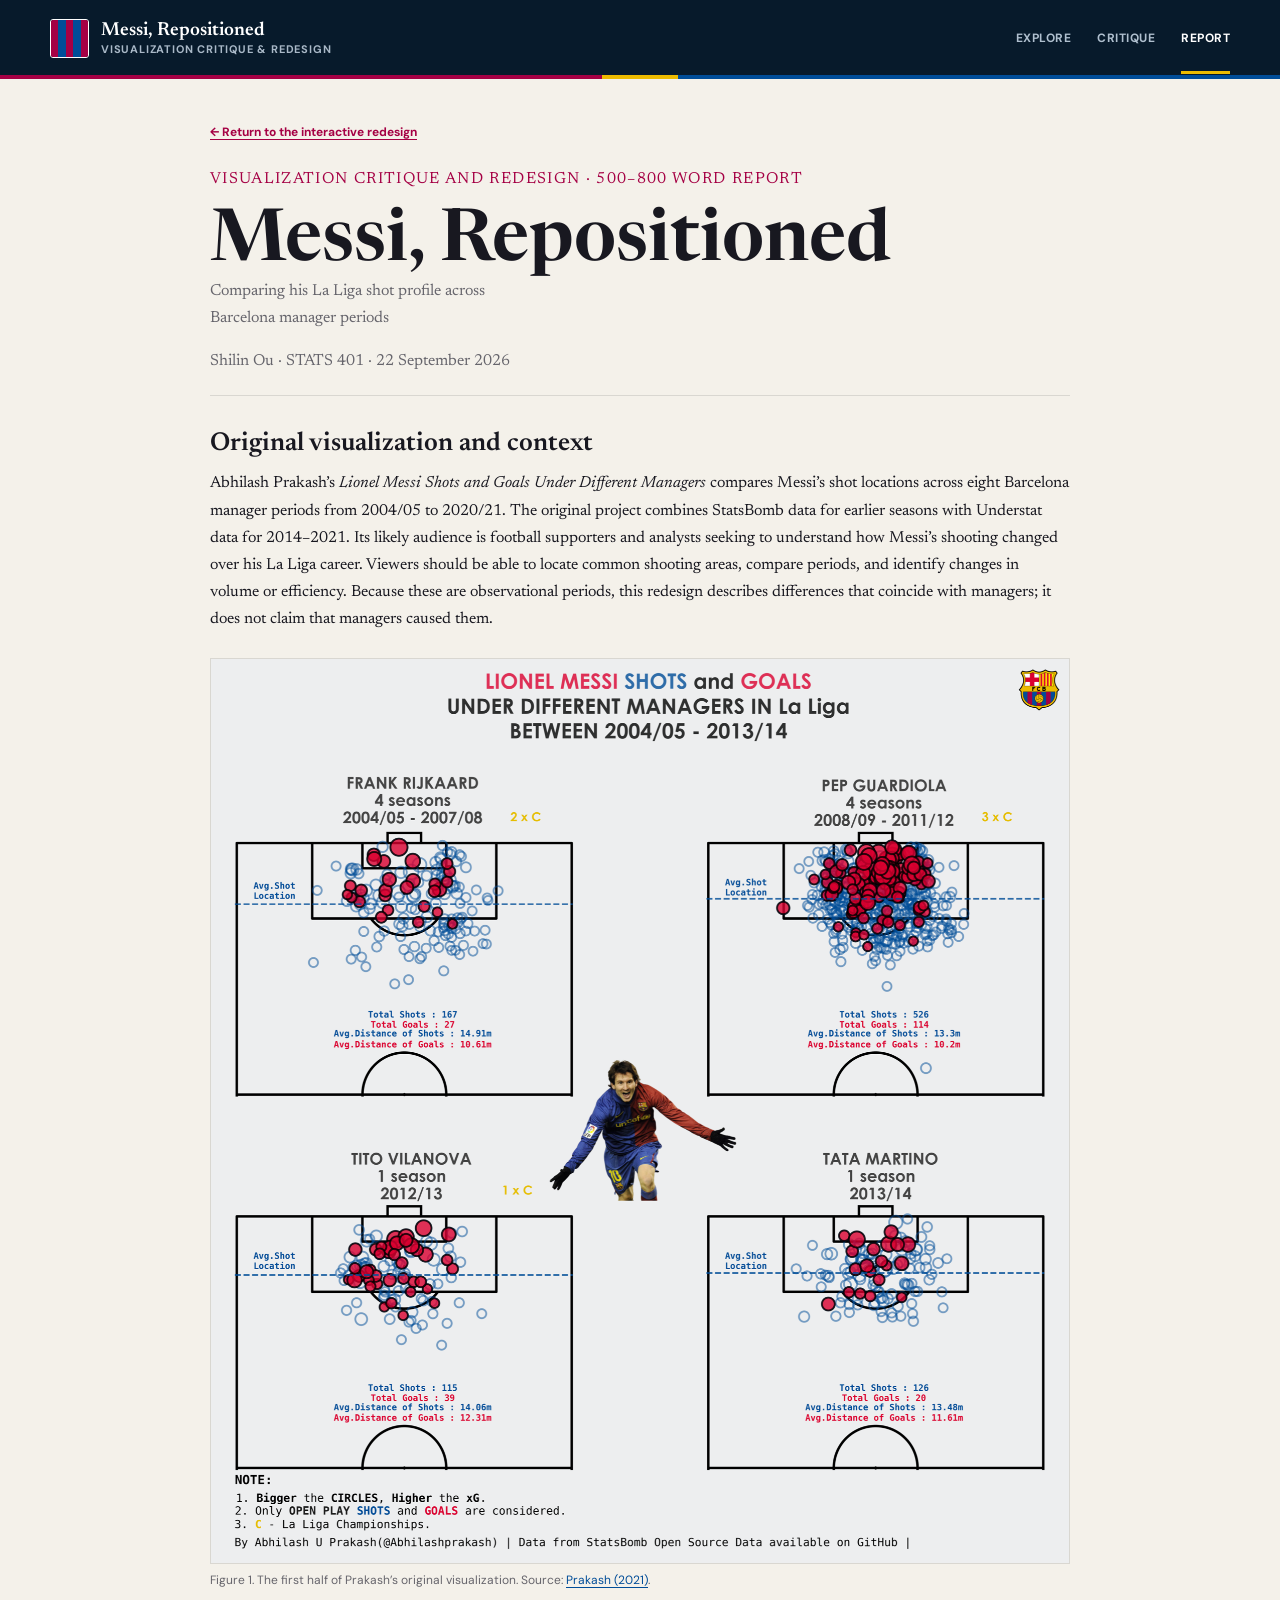
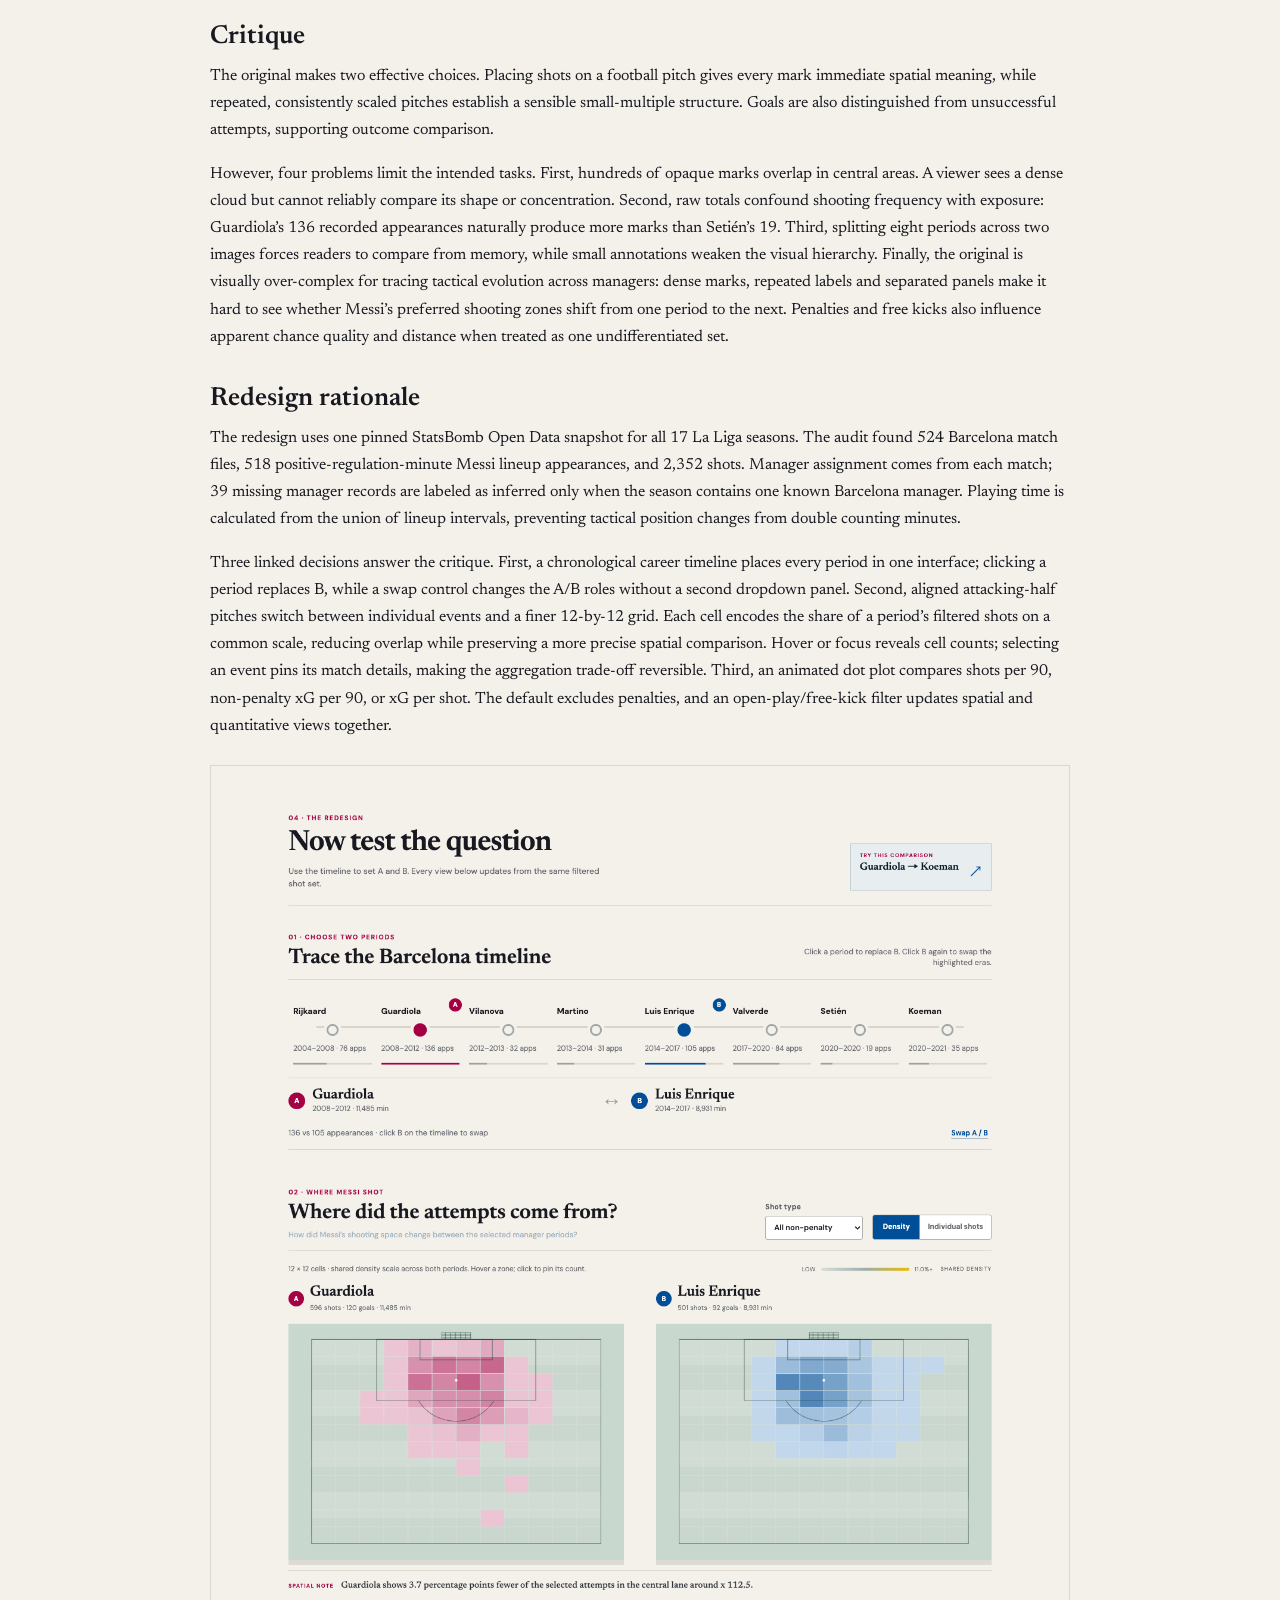
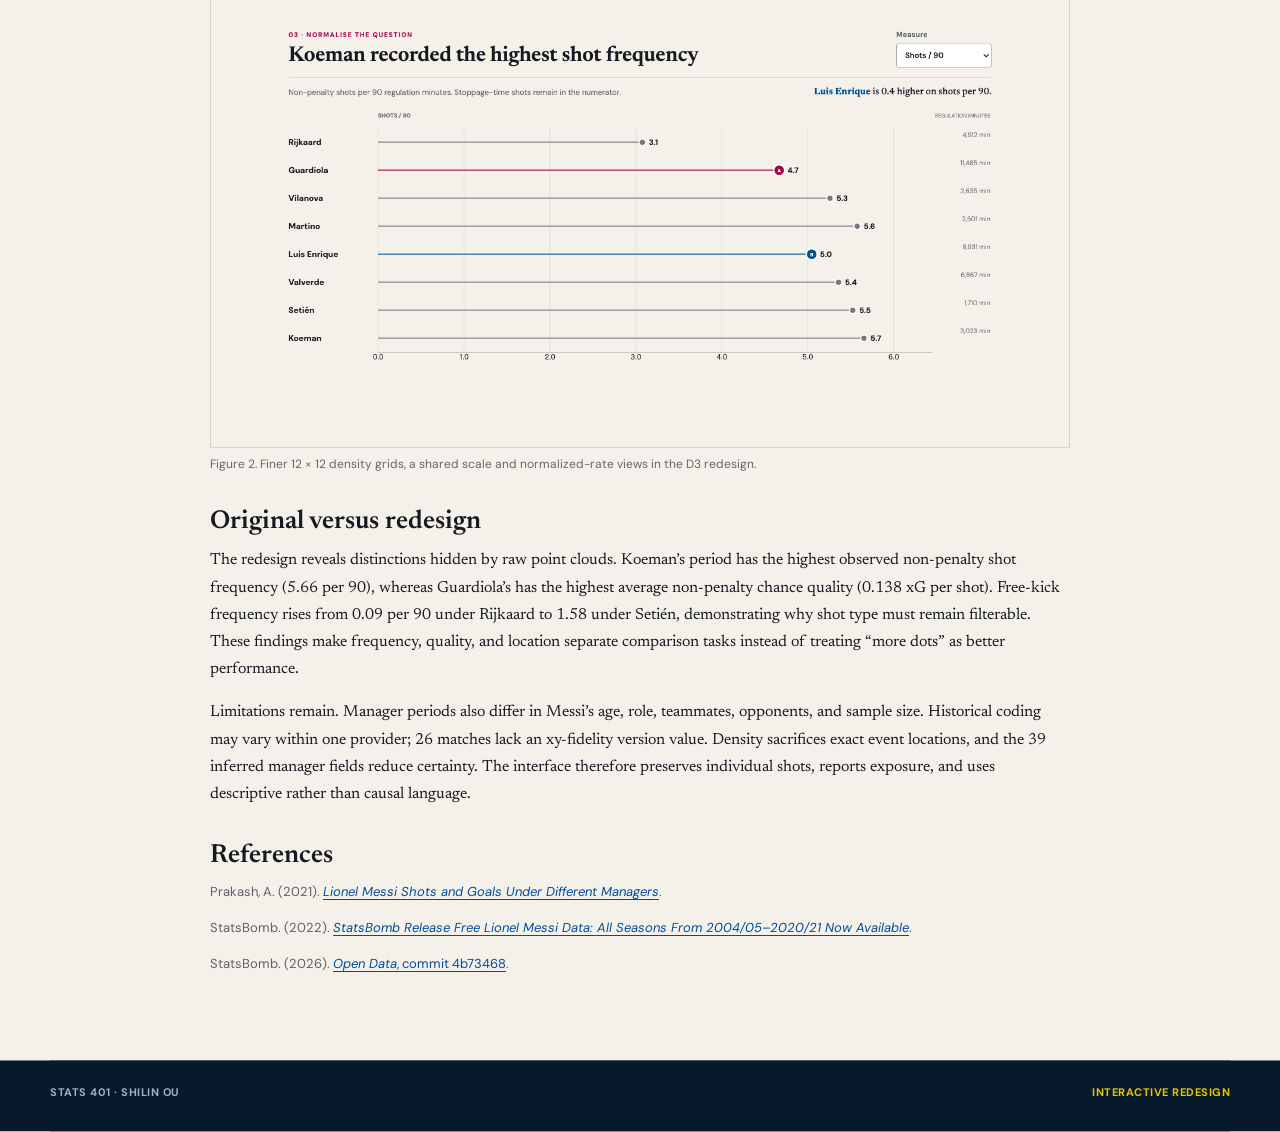
==== commit 7295ceff: "Refine critique around tactical evolution" ====
--- a/report.html
+++ b/report.html
@@ -26,7 +26,7 @@
 
     <h2>Critique</h2>
     <p>The original makes two effective choices. Placing shots on a football pitch gives every mark immediate spatial meaning, while repeated, consistently scaled pitches establish a sensible small-multiple structure. Goals are also distinguished from unsuccessful attempts, supporting outcome comparison.</p>
-    <p>However, four problems limit the intended tasks. First, hundreds of opaque marks overlap in central areas. A viewer sees a dense cloud but cannot reliably compare its shape or concentration. Second, raw totals confound shooting frequency with exposure: Guardiola’s 136 recorded appearances naturally produce more marks than Setién’s 19. Third, splitting eight periods across two images forces readers to compare from memory, while small annotations weaken the visual hierarchy. Fourth, combining providers introduces a measurement discontinuity because event definitions and expected-goals models may differ. Penalties and free kicks also influence apparent chance quality and distance when treated as one undifferentiated set.</p>
+    <p>However, four problems limit the intended tasks. First, hundreds of opaque marks overlap in central areas. A viewer sees a dense cloud but cannot reliably compare its shape or concentration. Second, raw totals confound shooting frequency with exposure: Guardiola’s 136 recorded appearances naturally produce more marks than Setién’s 19. Third, splitting eight periods across two images forces readers to compare from memory, while small annotations weaken the visual hierarchy. Finally, the original is visually over-complex for tracing tactical evolution across managers: dense marks, repeated labels and separated panels make it hard to see whether Messi’s preferred shooting zones shift from one period to the next. Penalties and free kicks also influence apparent chance quality and distance when treated as one undifferentiated set.</p>
 
     <h2>Redesign rationale</h2>
     <p>The redesign uses one pinned StatsBomb Open Data snapshot for all 17 La Liga seasons. The audit found 524 Barcelona match files, 518 positive-regulation-minute Messi lineup appearances, and 2,352 shots. Manager assignment comes from each match; 39 missing manager records are labeled as inferred only when the season contains one known Barcelona manager. Playing time is calculated from the union of lineup intervals, preventing tactical position changes from double counting minutes.</p>
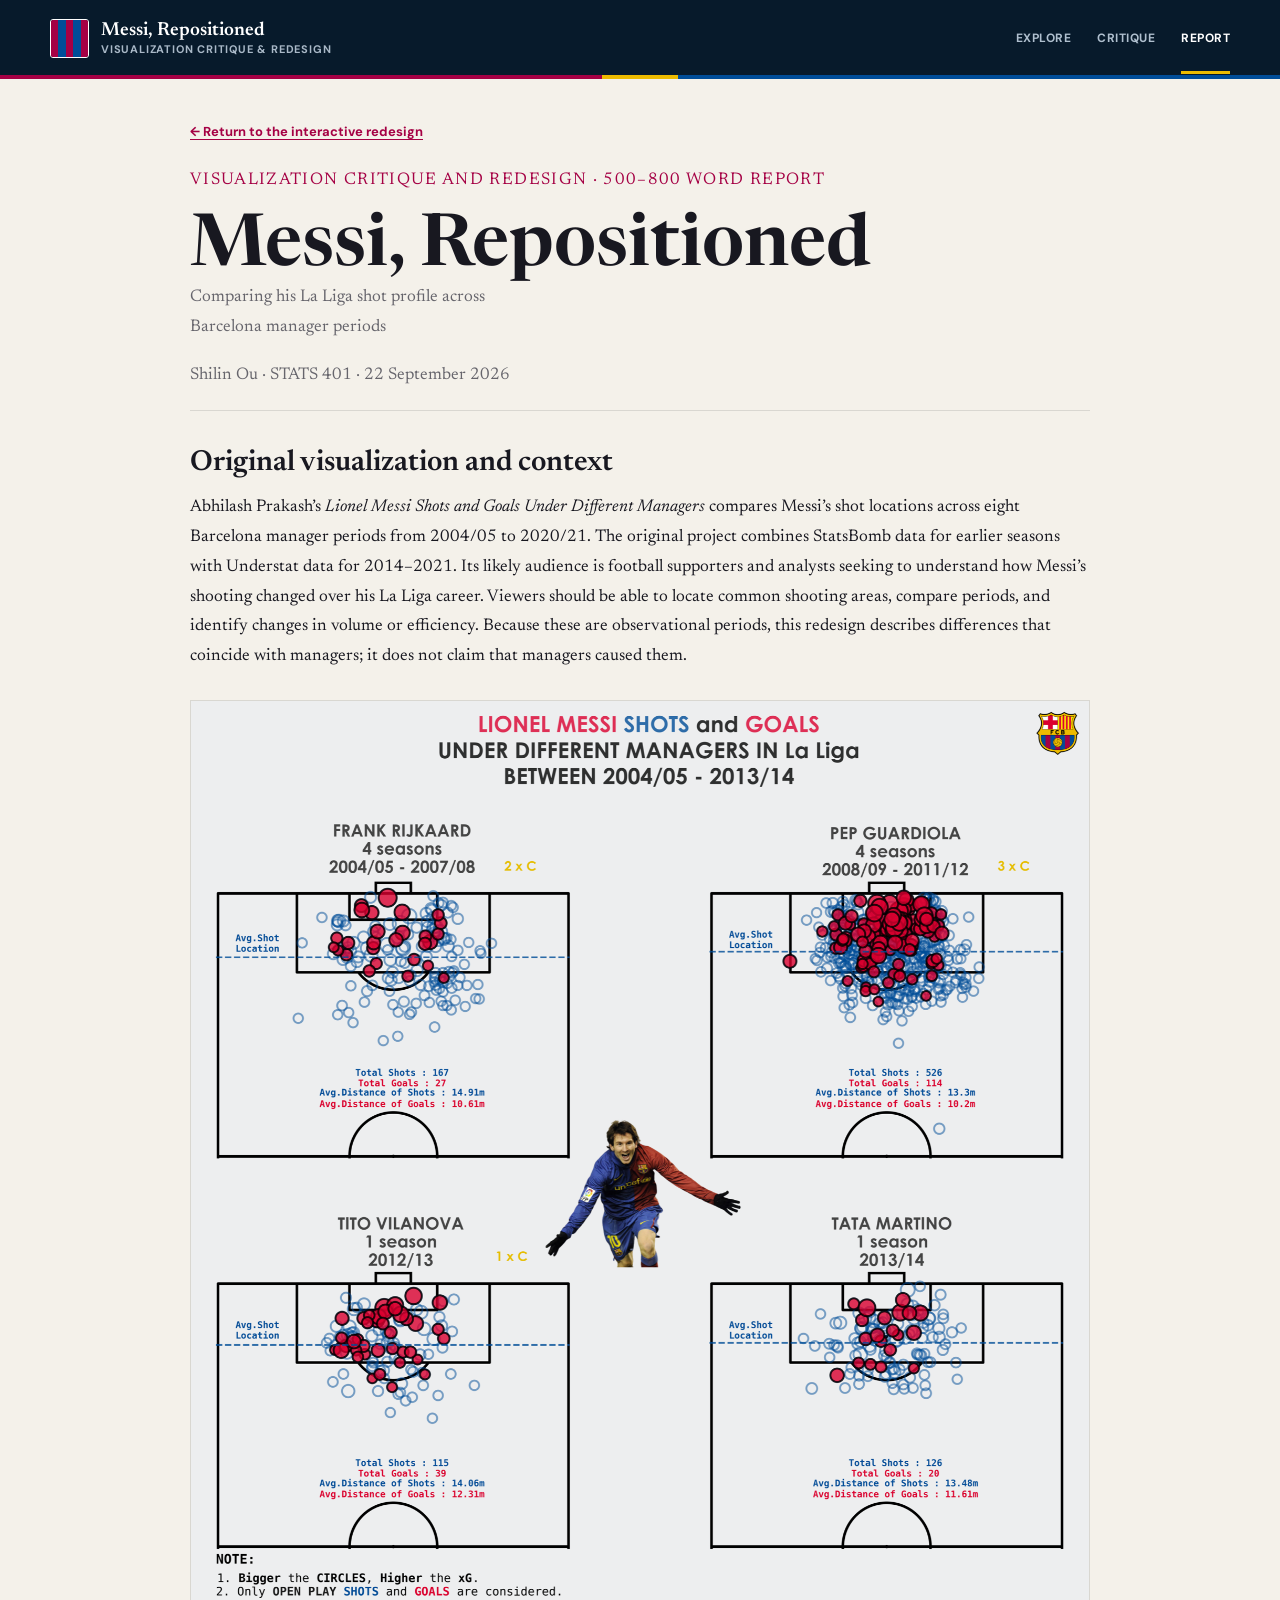
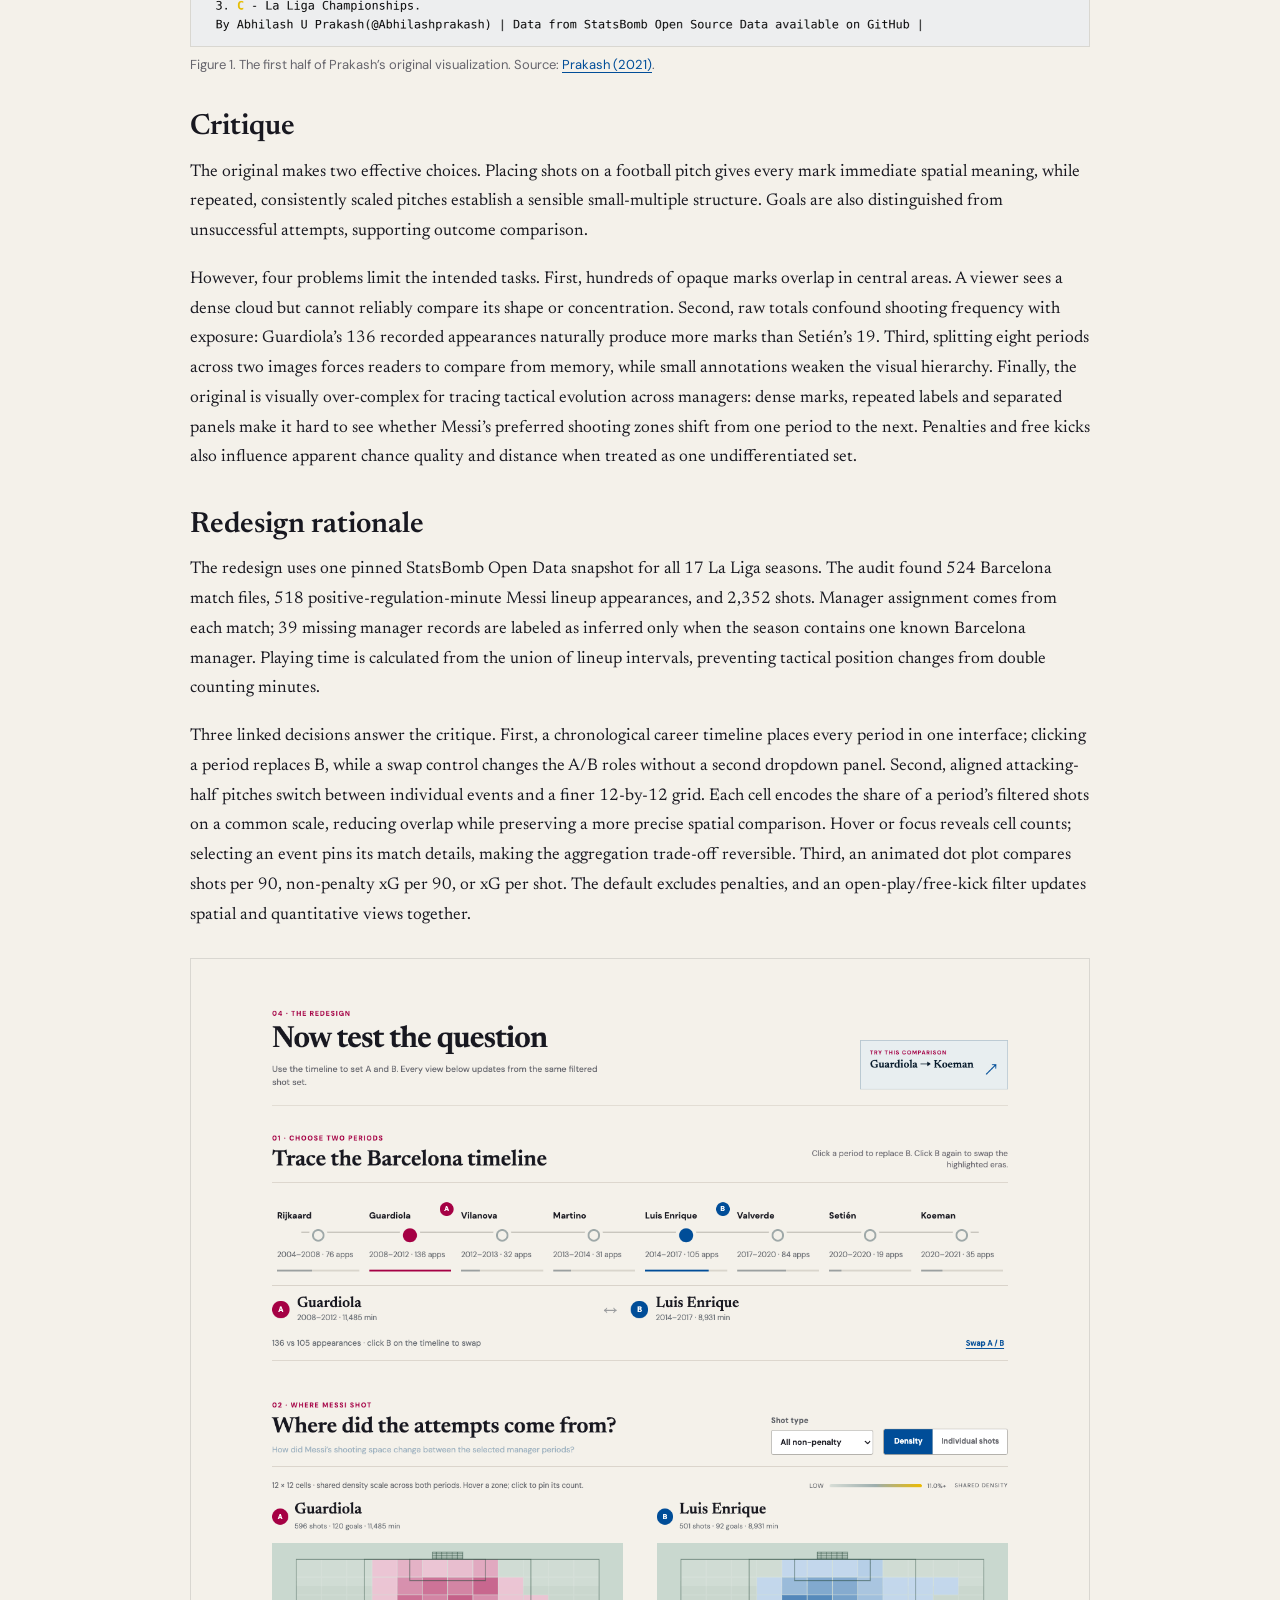
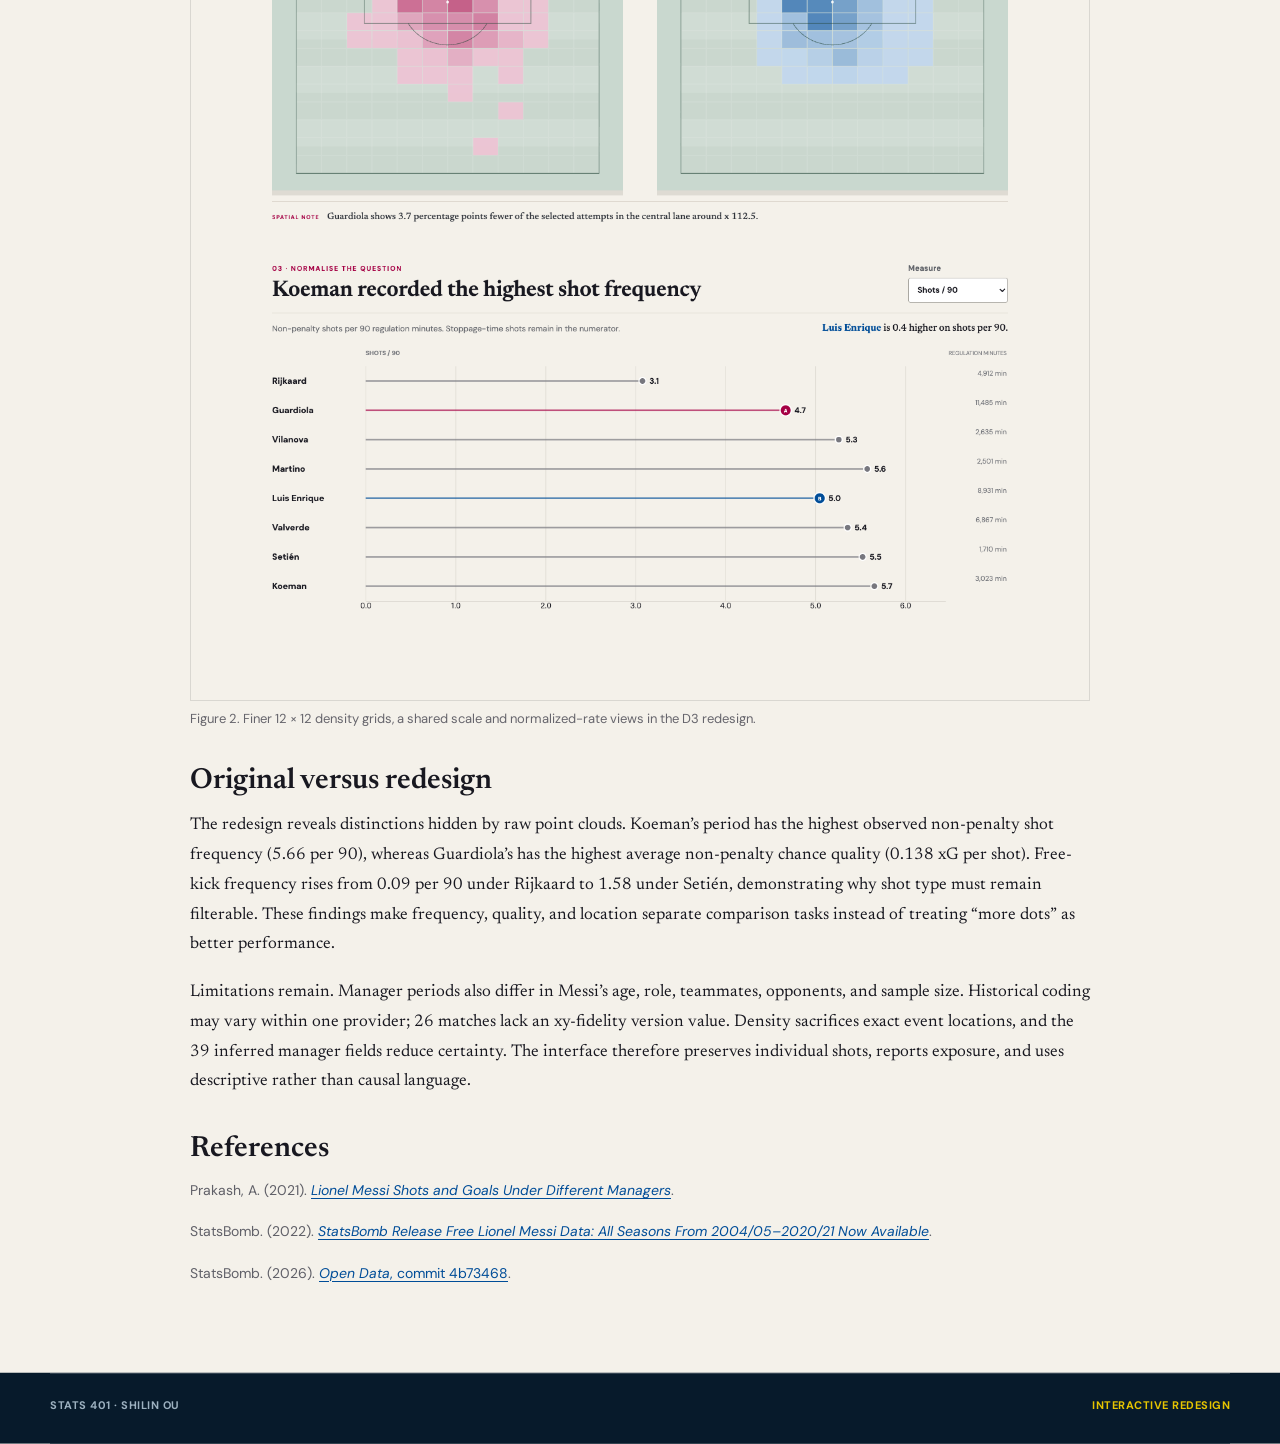
==== commit d0ee6e21: "Improve academic hierarchy and readability" ====
--- a/report.html
+++ b/report.html
@@ -8,7 +8,7 @@
   <link href="https://fonts.googleapis.com/css2?family=DM+Sans:wght@400;500;600;700&amp;family=Newsreader:opsz,wght@6..72,500;6..72,600&amp;display=swap" rel="stylesheet">
   <link rel="stylesheet" href="style.css">
   <style>
-    .report{width:min(860px,calc(100% - 48px));margin-inline:auto;padding:42px 0 70px}.report h1{max-width:780px}.report-meta{margin:12px 0 34px;color:var(--muted);font-size:13px;border-bottom:1px solid var(--line);padding-bottom:20px}.report h2{font:600 26px/1.15 "Newsreader",Georgia,serif;margin:34px 0 10px}.report p{font:16px/1.7 "Newsreader",Georgia,serif;margin-bottom:16px}.report figure{margin:25px 0}.report figure img{display:block;width:100%;height:auto;border:1px solid var(--line);background:#fff}.report figcaption{font-size:12px;color:var(--muted);margin-top:7px}.report .references p{font:13px/1.55 "DM Sans",Arial,sans-serif}.report .back{display:inline-block;margin-bottom:24px;font-size:12px;font-weight:700;color:var(--wine)}@media(max-width:650px){.report{width:calc(100% - 24px);padding-top:30px}.report p{font-size:15px}.report h2{font-size:23px}}
+    .report{width:min(900px,calc(100% - 48px));margin-inline:auto;padding:42px 0 70px}.report h1{max-width:780px}.report-meta{margin:12px 0 34px;color:var(--muted);font-size:14px;border-bottom:1px solid var(--line);padding-bottom:20px}.report h2{font:600 29px/1.18 "Newsreader",Georgia,serif;margin:36px 0 12px}.report p{font:17px/1.75 "Newsreader",Georgia,serif;margin-bottom:18px}.report figure{margin:28px 0}.report figure img{display:block;width:100%;height:auto;border:1px solid var(--line);background:#fff}.report figcaption{font-size:13px;color:var(--muted);margin-top:8px}.report .references p{font:14px/1.65 "DM Sans",Arial,sans-serif}.report .back{display:inline-block;margin-bottom:24px;font-size:13px;font-weight:700;color:var(--wine)}@media(max-width:650px){.report{width:calc(100% - 24px);padding-top:30px}.report p{font-size:16px;line-height:1.7}.report h2{font-size:25px}}
   </style>
 </head>
 <body>
--- a/style.css
+++ b/style.css
@@ -229,3 +229,33 @@
 .comparison-summary{border-color:#d8d2c8;background:transparent}.compare-person b{color:var(--ink)}.compare-person small{color:#6b7076}.compare-arrow{color:#9b9d9f}.comparison-summary p{color:#6b7076}.comparison-summary button{color:var(--barca-blue)}.comparison-summary button:hover{color:var(--barca-red)}.workspace label{color:#5f6268}.workspace select{background:#fff;color:var(--ink);border-color:#aaa8a2}.segmented{border-color:#aaa8a2;background:#fff}.segmented button{background:#fff;color:#6c6d73}.segmented button+button{border-color:var(--line)}.segmented button[aria-pressed="true"]{background:var(--barca-blue);color:#fff}.chart-note{color:#6b6d72}.density-legend{color:#6b6d72}.density-legend .legend-low,.density-legend .legend-high{color:#6b6d72}.density-legend .legend-label{color:#5d6066}.density-gradient{background:linear-gradient(90deg,#d8ded7,#9daead,#edbb00)}.map-insight{border-color:#d8d2c8;color:#30343b}.map-insight span{color:var(--barca-red)}.pitch-panel figcaption strong{color:var(--ink)}.pitch-panel figcaption small{color:#6b7076}.pitch-host svg{box-shadow:0 8px 0 #dedbd3}.event-detail{border-color:#d8d2c8;color:#5f6369}.detail-kicker{color:var(--barca-red)}.metric-insight{color:var(--ink)}.metric-insight strong.a{color:var(--barca-red)}.metric-insight strong.b{color:var(--barca-blue)}.metric-axis path{stroke:#c7c3ba}.metric-axis line{stroke:#dedbd3}.metric-axis text,.metric-row-label,.metric-value{fill:var(--ink)}.metric-exposure,.metric-chart .axis-label,.metric-chart .exposure-label{fill:#77797e}.metric-stem{opacity:.72}
 .before-after .story-heading{border-color:#d8d2c8}.before-after .step{color:var(--barca-red)}.before-after .heading-note{color:#6e6c73}.ba-column{border-color:#9bacc0;background:#e8eeeb}.ba-column.after{border-color:var(--barca-gold);background:#fff5c9}.ba-label,.ba-column.after .ba-label{color:#5a6068}.ba-column ul{color:var(--ink)}.ba-column li{color:#454a52}.ba-column li:before,.ba-column.after li:before{background:var(--barca-red)}.ba-arrow{color:var(--barca-red)}.tradeoff{border-color:#d8d2c8}.tradeoff .mini-label{color:var(--barca-red)}.tradeoff p{color:#5f6369}
 .density-cell{stroke:rgba(255,255,255,.26);stroke-width:.55;opacity:.9!important;mix-blend-mode:multiply}.density-cell:hover,.density-cell:focus{stroke:var(--barca-gold);stroke-width:1.1;opacity:1!important}
+
+/* Academic reading scale: make section structure and explanatory prose easier to scan. */
+.step{font-size:13px;letter-spacing:1.7px}
+.mini-label{font-size:12px;letter-spacing:1.35px}
+.story-heading h2{font-size:clamp(34px,4.35vw,52px);line-height:1.06}
+.heading-note{font-size:13px;line-height:1.5}
+.section-lede,.original-reading p{font-size:17px;line-height:1.7}
+.reading-grid p,.strengths-row article p,.critique-lines p,.decision-grid p,.methods-grid p,.references p{font-size:15px;line-height:1.65}
+.critique-lines b,.decision-grid b{font-size:11px}
+.redesign-banner h2{font-size:clamp(42px,4.5vw,56px);line-height:1.04}
+.redesign-banner p{font-size:16px;line-height:1.55}
+.workspace .section-top h2{font-size:38px}
+.workspace .step{font-size:13px}
+.report h2{font-size:29px;line-height:1.18}
+.report p{font-size:17px;line-height:1.75}
+.report figcaption{font-size:13px}
+@media(max-width:700px){
+  .step{font-size:12px}
+  .story-heading h2{font-size:36px}
+  .redesign-banner h2{font-size:40px}
+  .workspace .section-top h2{font-size:31px}
+  .section-lede,.original-reading p{font-size:16px}
+  .reading-grid p,.strengths-row article p,.critique-lines p,.decision-grid p,.methods-grid p,.references p{font-size:15px}
+  .report p{font-size:16px;line-height:1.7}
+}
+@media(max-width:430px){
+  .story-heading h2{font-size:34px}
+  .redesign-banner h2{font-size:37px}
+  .workspace .section-top h2{font-size:28px}
+}
